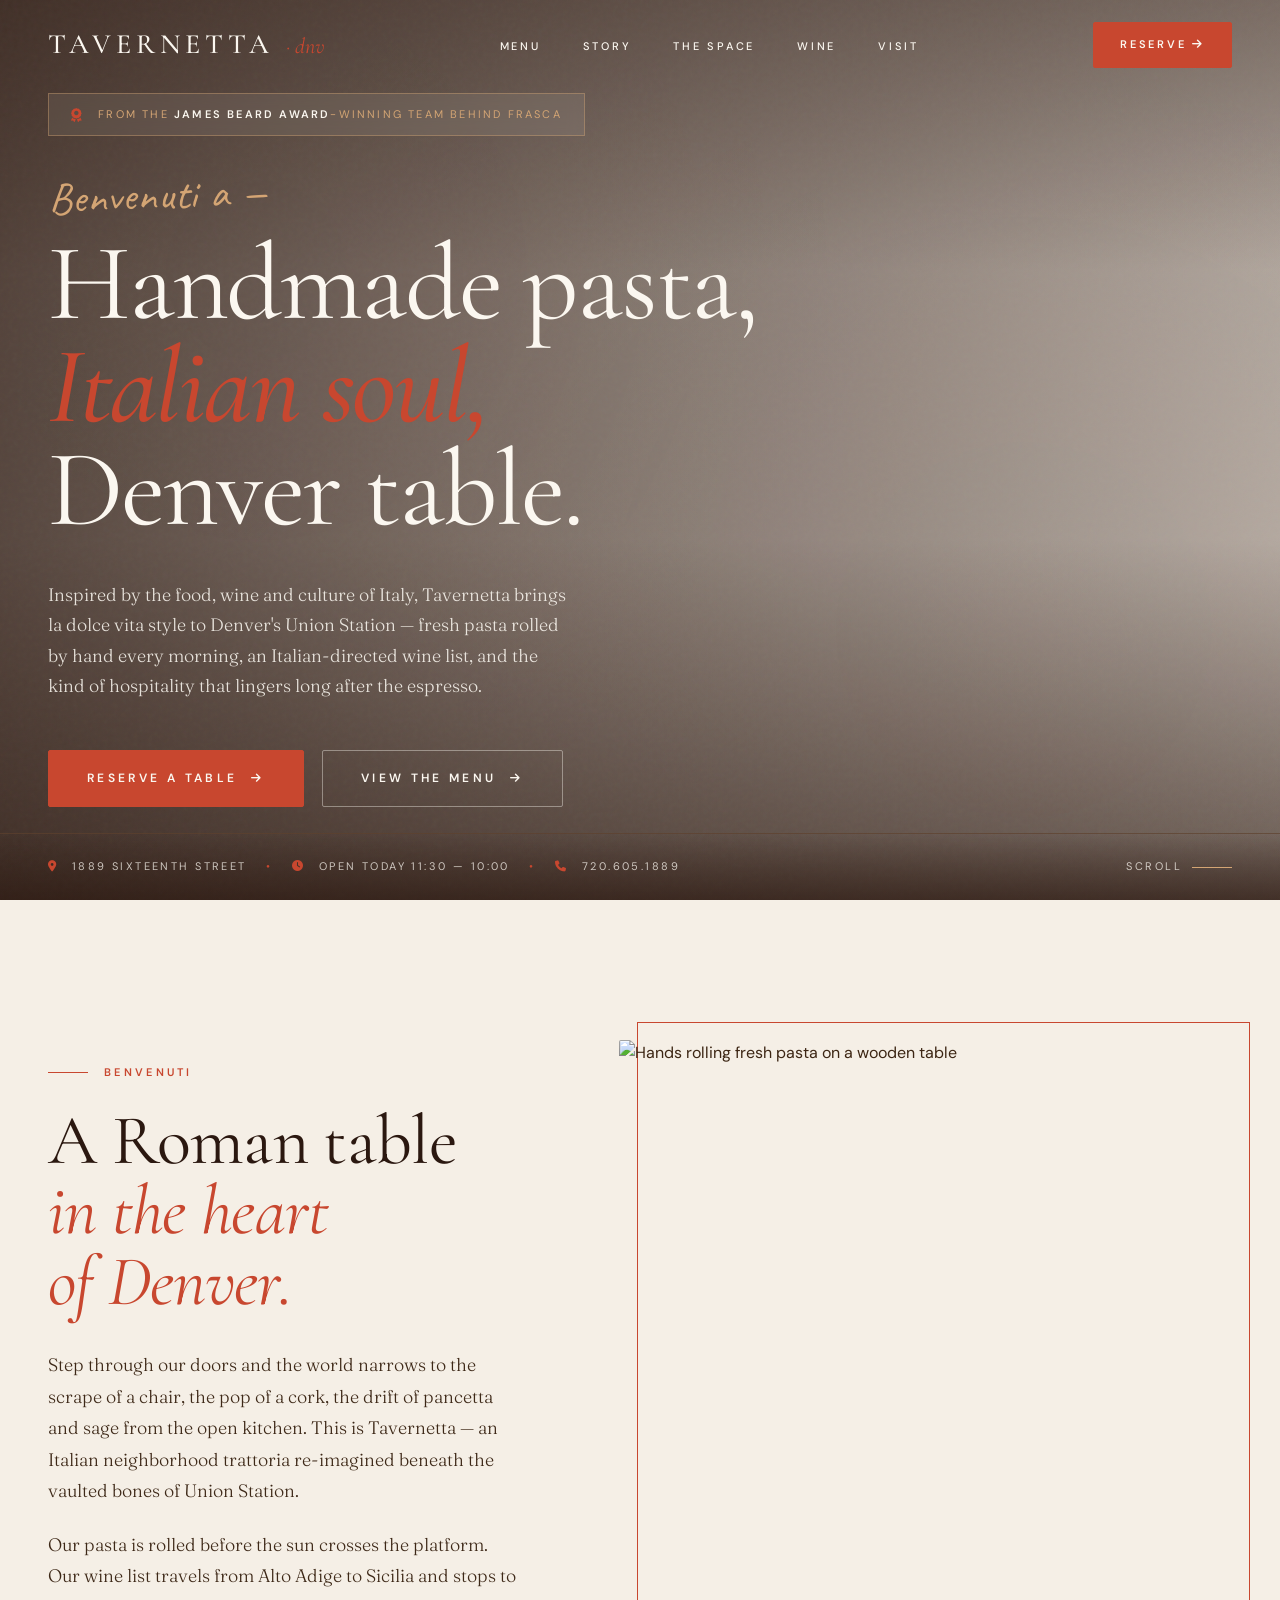
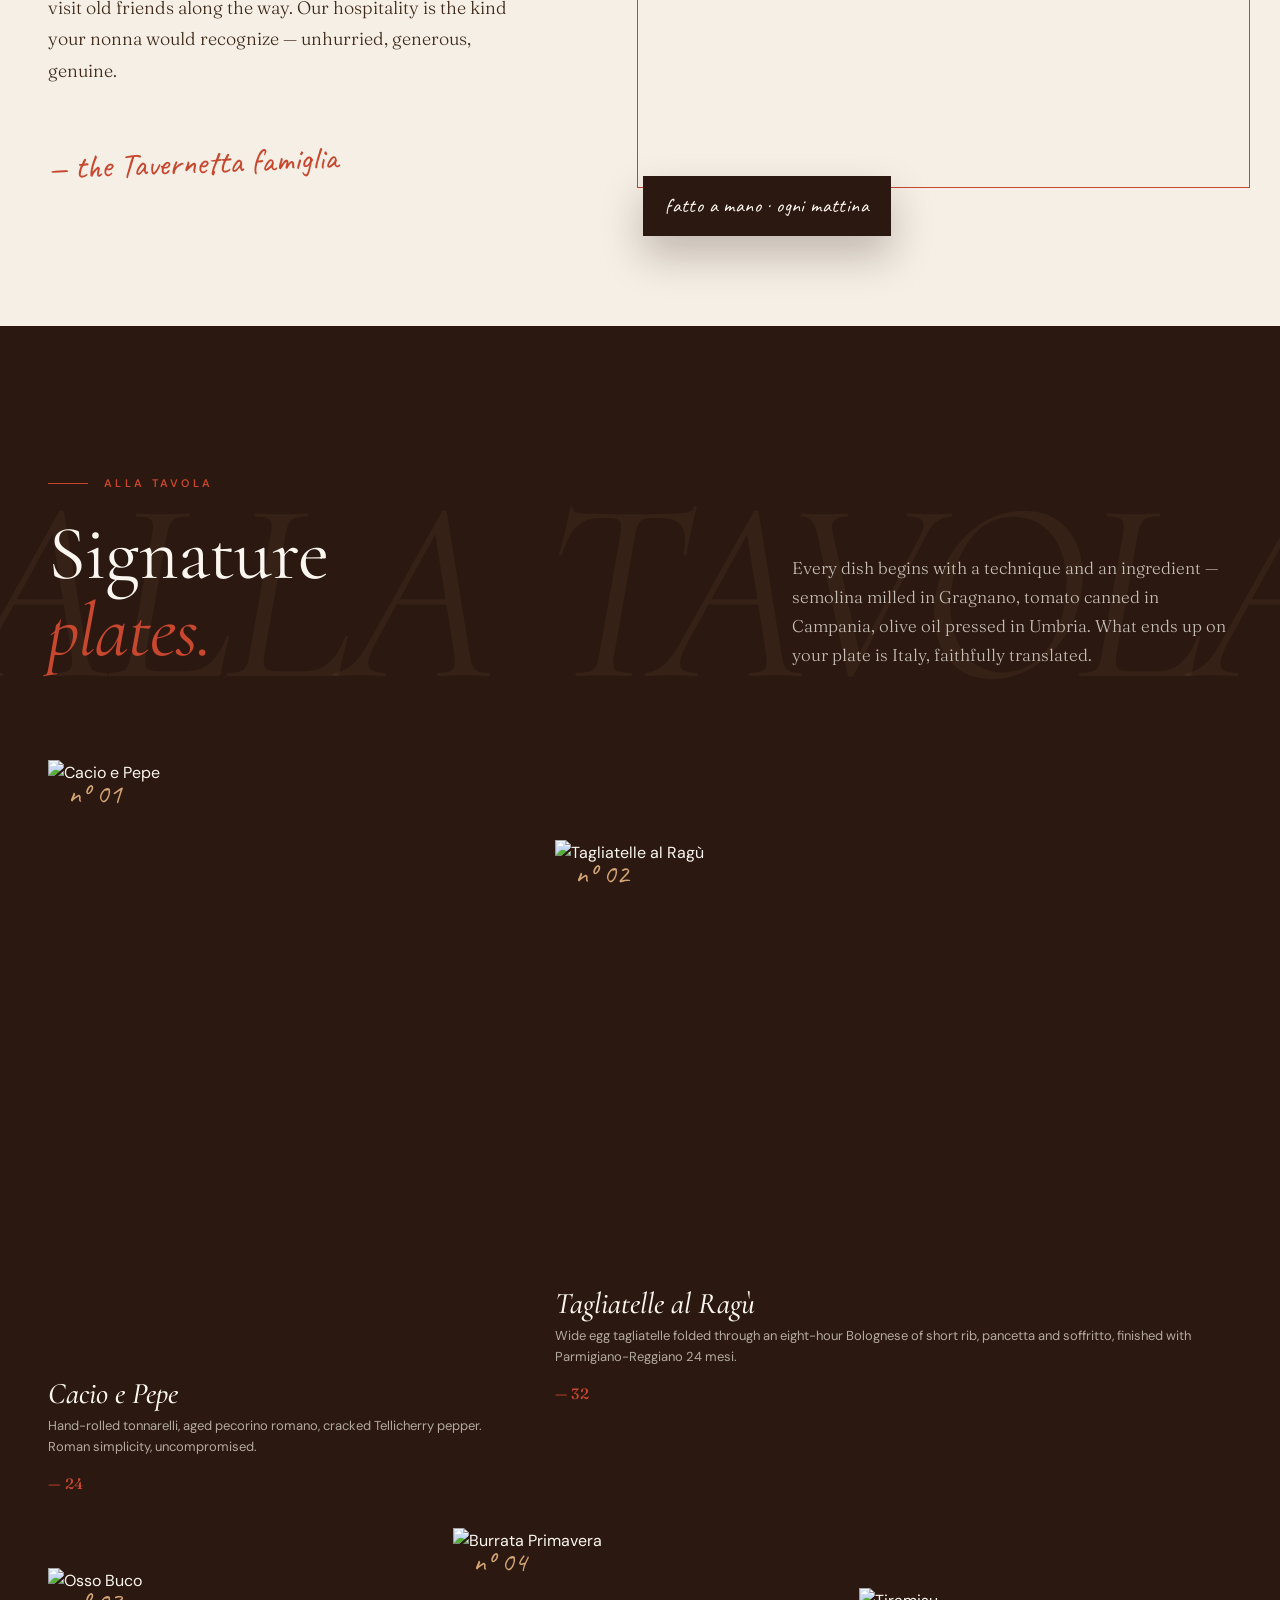
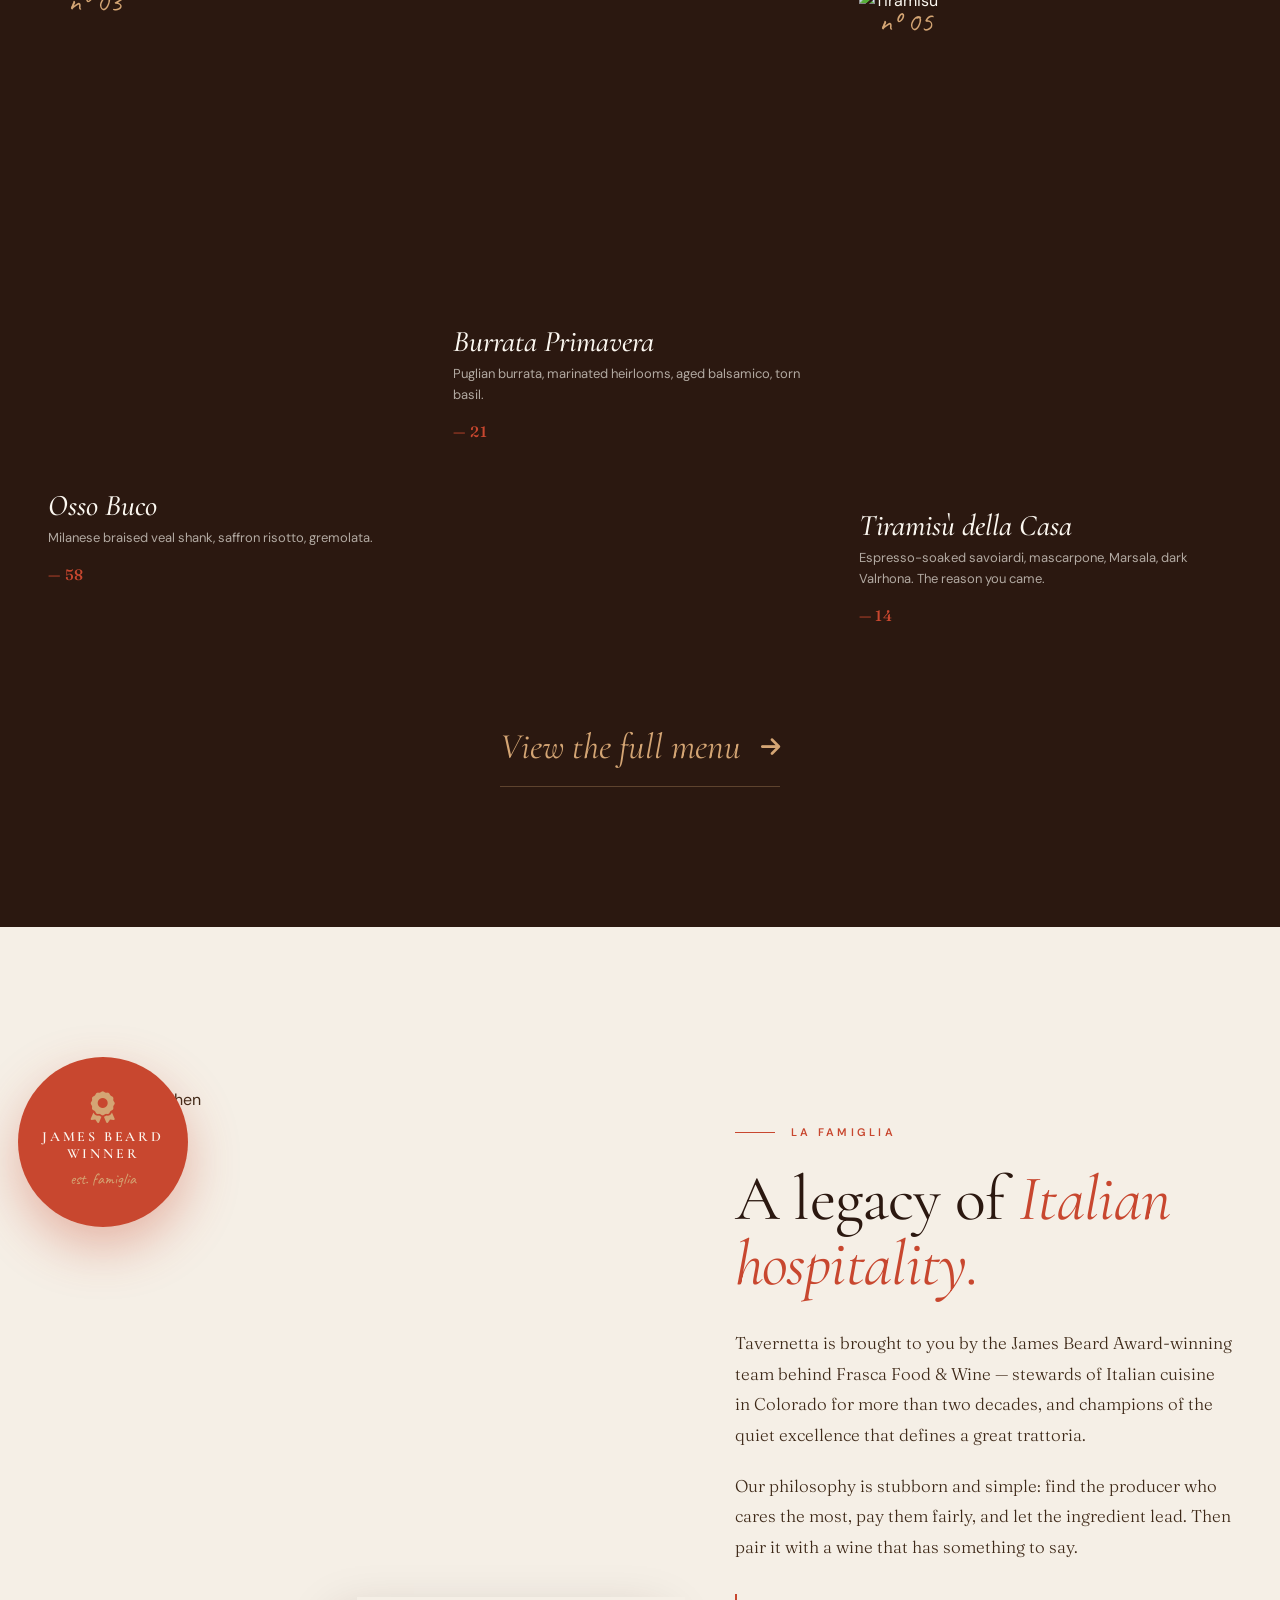
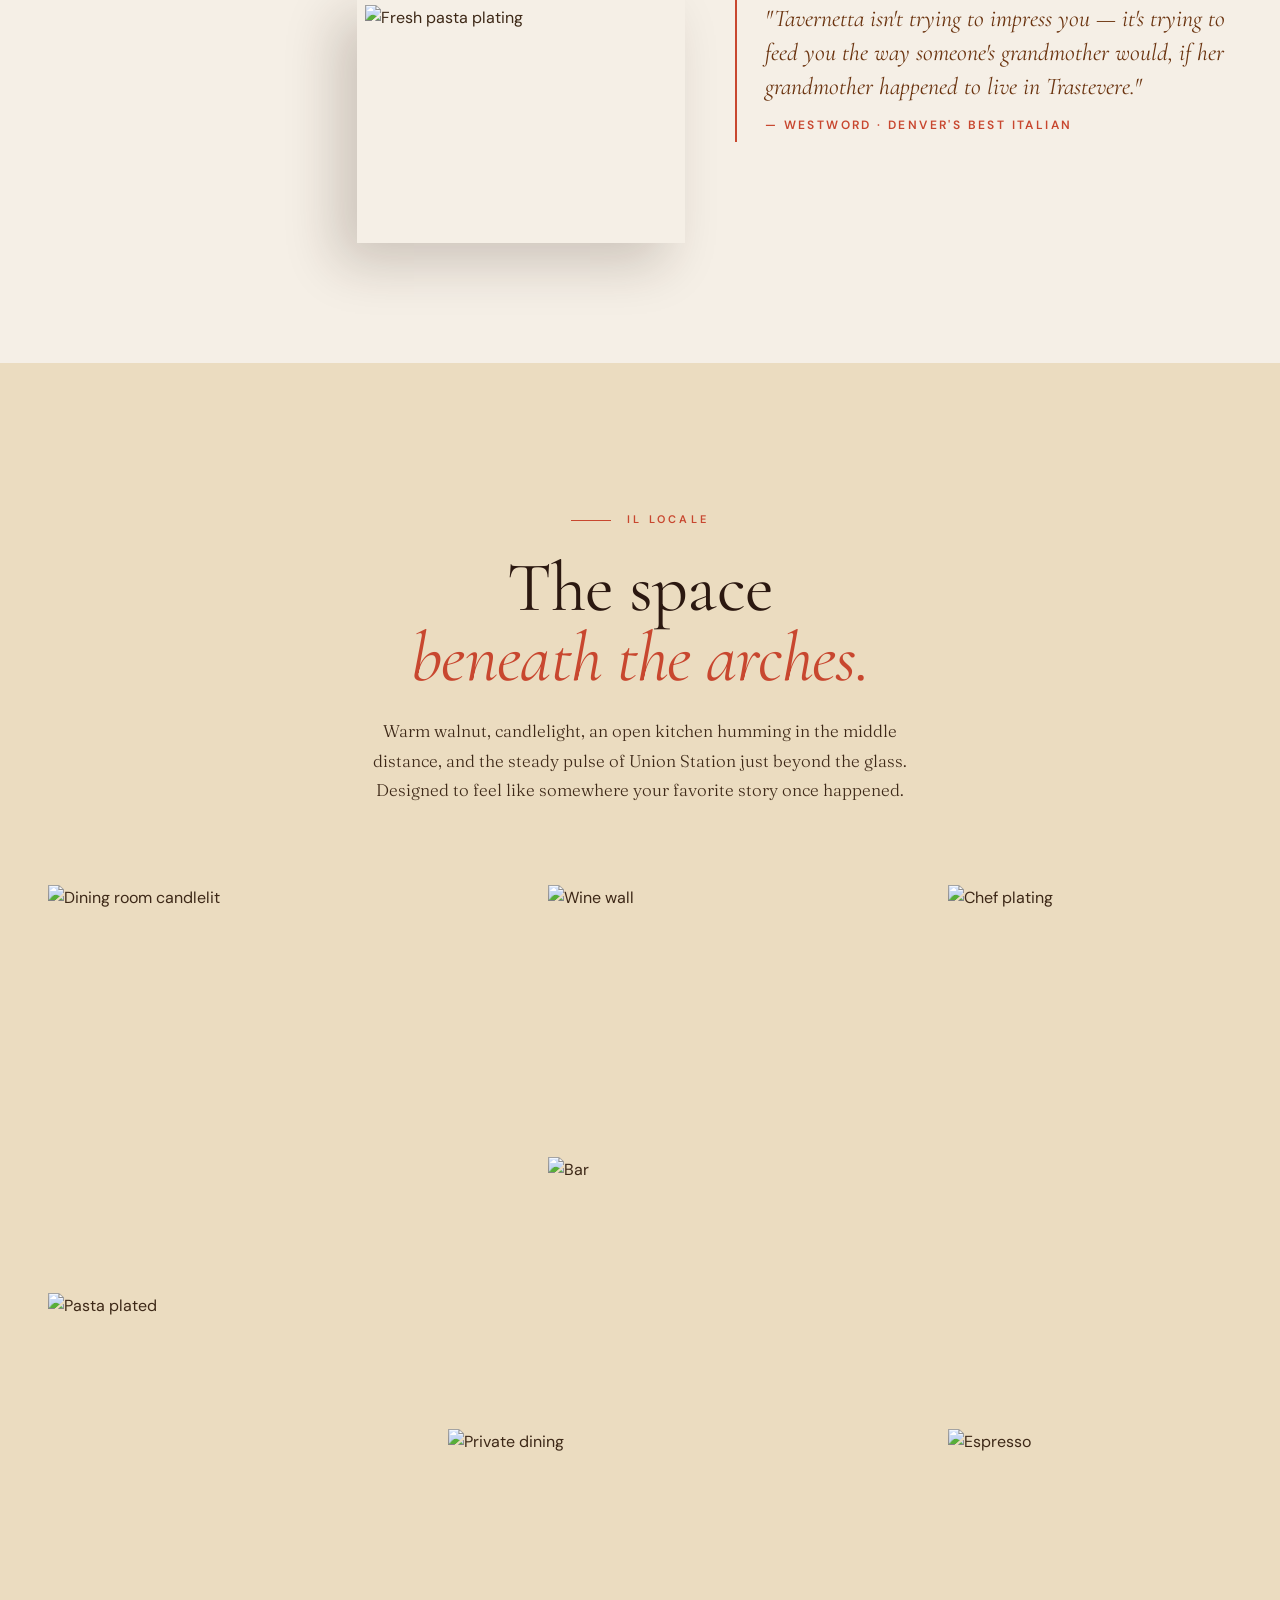
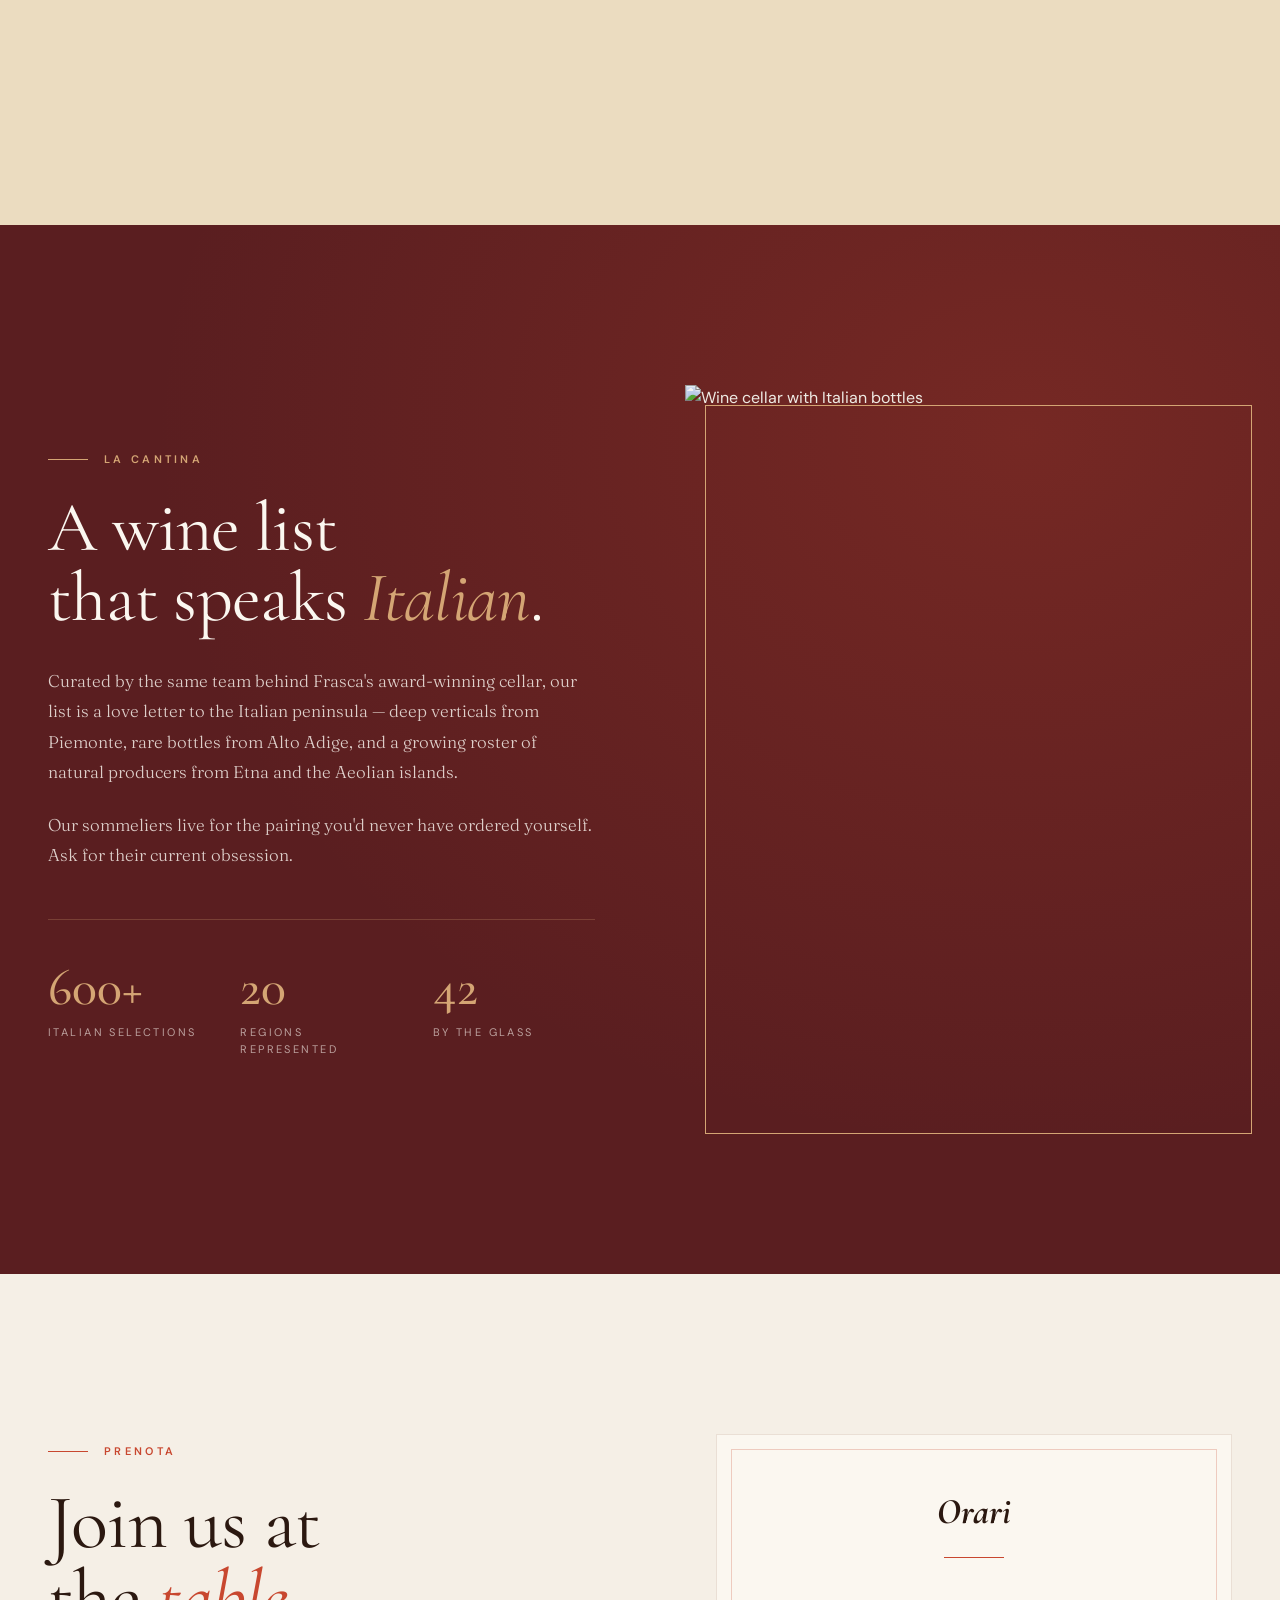
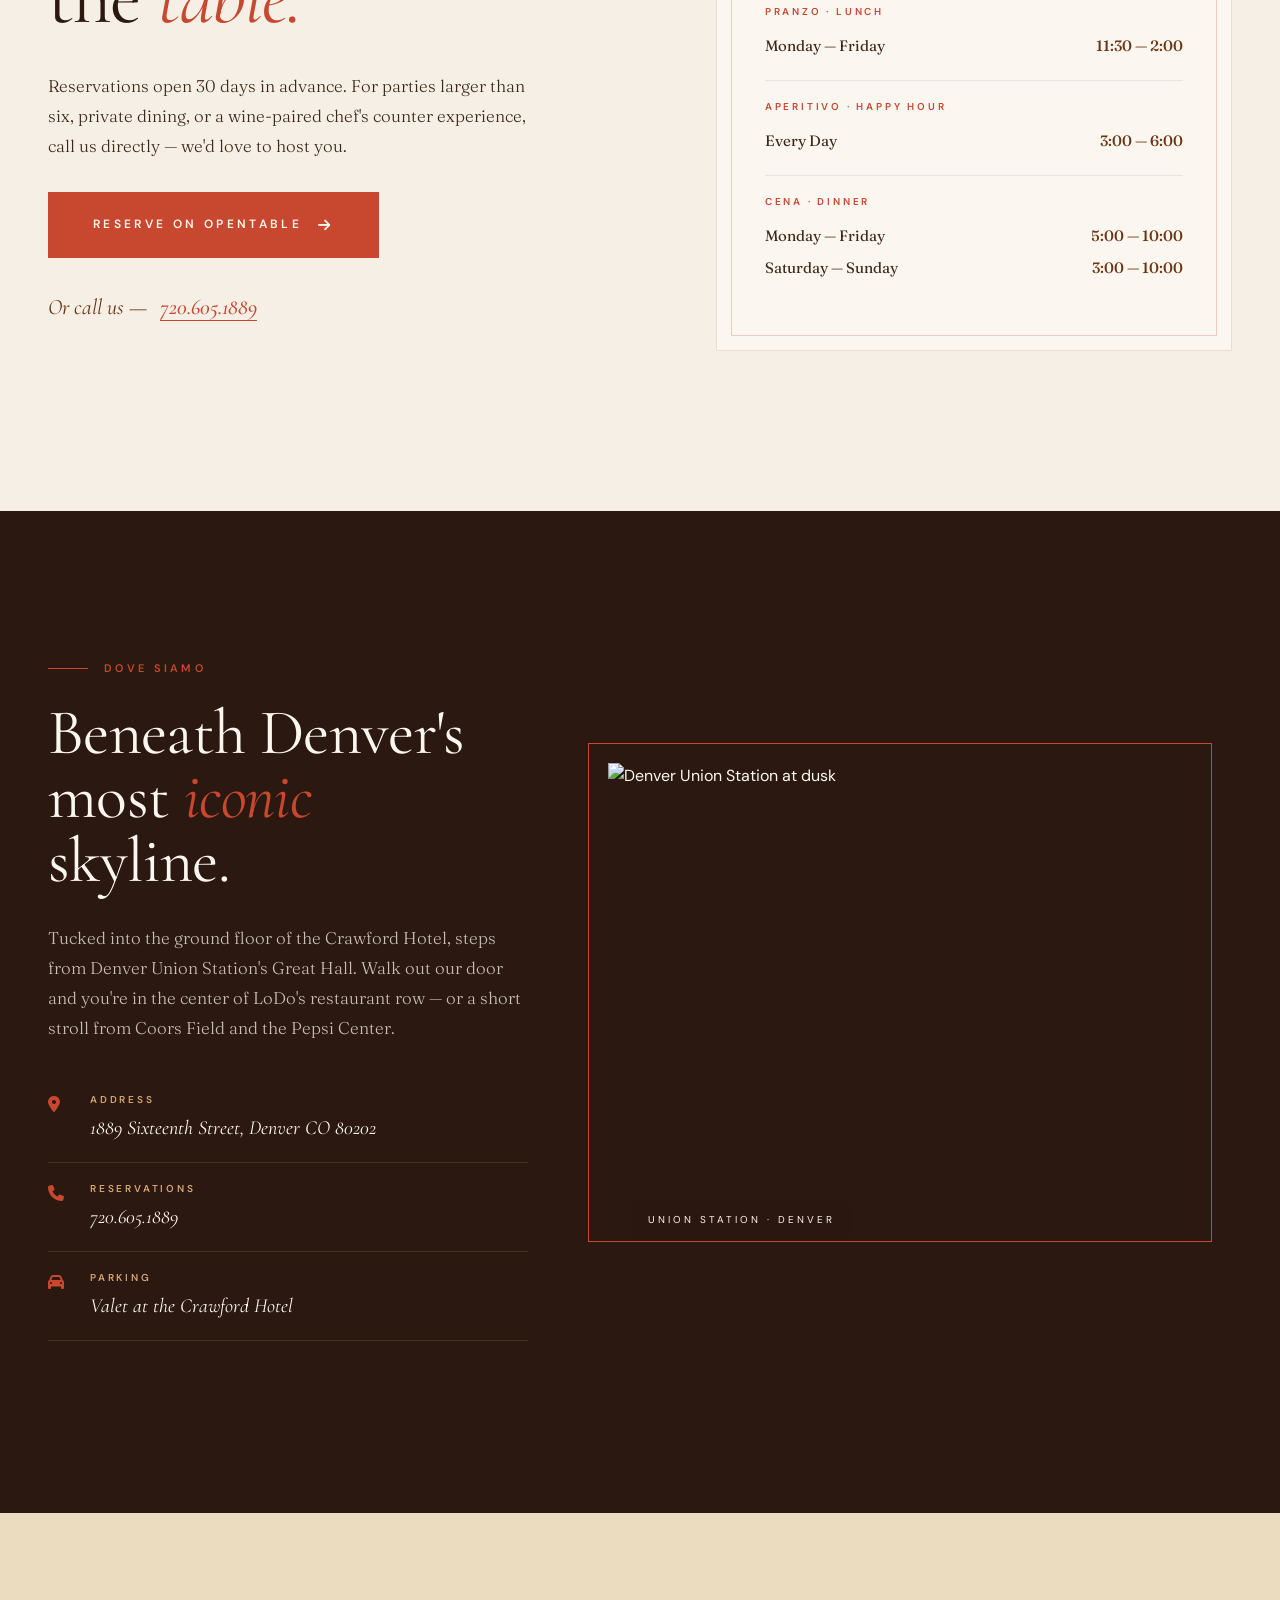
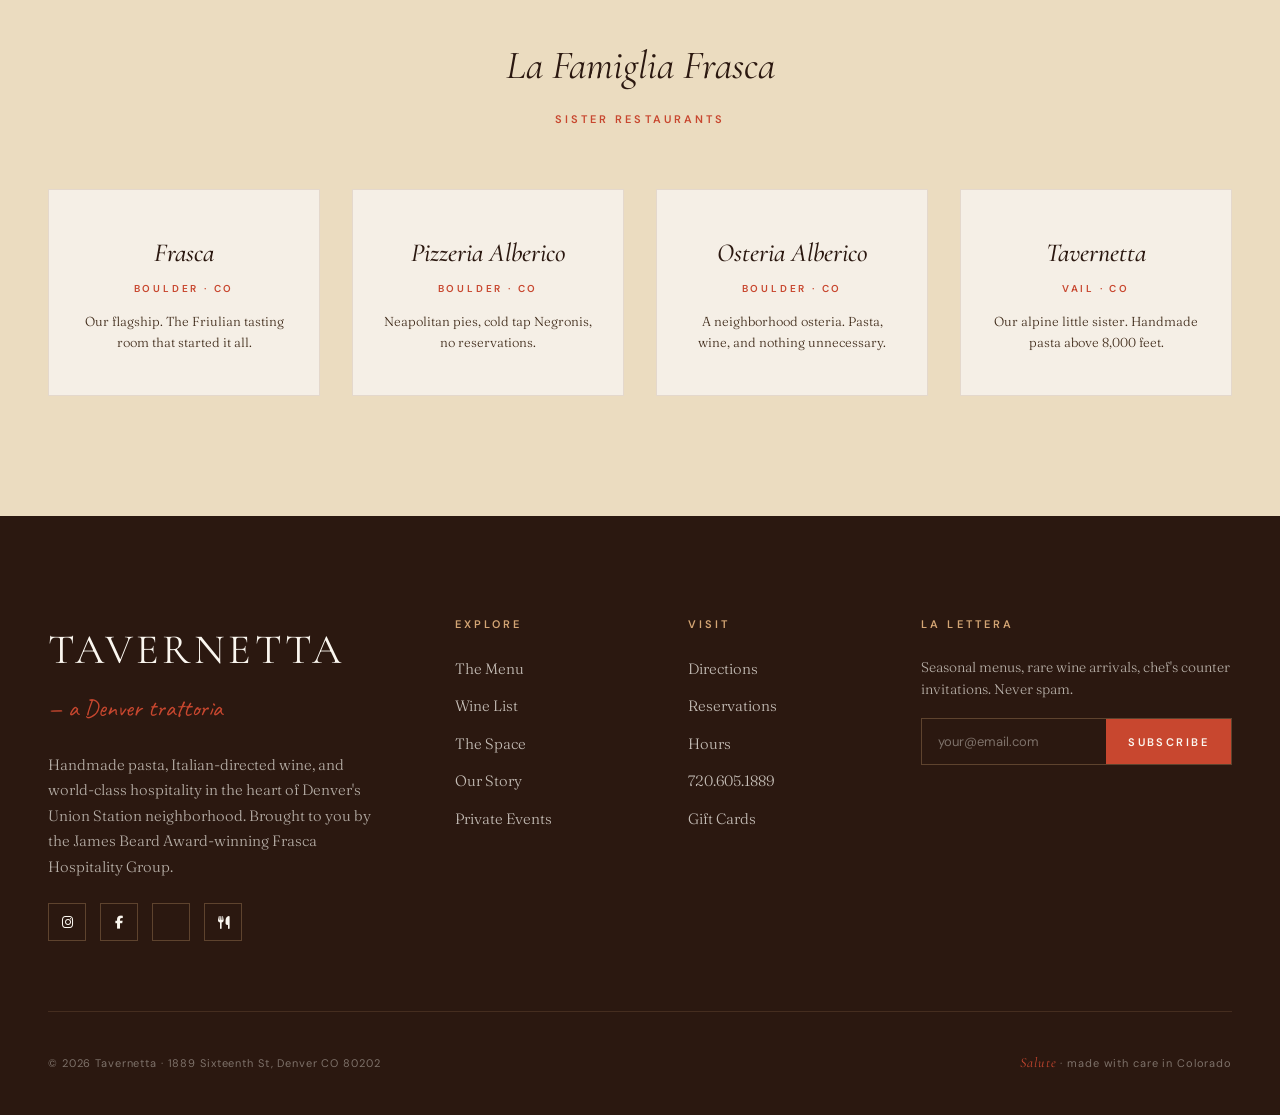
==== Tavernetta/index.html @ 1d2f3e40 "Add Tavernetta Denver redesign" ====
<!DOCTYPE html>
<html lang="en">
<head>
<meta charset="UTF-8" />
<meta name="viewport" content="width=device-width, initial-scale=1.0" />
<title>Tavernetta — Handmade Pasta & Italian Soul • Denver Union Station</title>
<meta name="description" content="From the James Beard Award-winning team behind Frasca. Handmade pasta, Italian-directed wine list, and world-class hospitality in Denver's Union Station neighborhood." />

<!-- Google Fonts: Cormorant Garamond (editorial display), Fraunces (modern serif), DM Sans (body), Caveat (script) -->
<link rel="preconnect" href="https://fonts.googleapis.com" />
<link rel="preconnect" href="https://fonts.gstatic.com" crossorigin />
<link href="https://fonts.googleapis.com/css2?family=Cormorant+Garamond:ital,wght@0,400;0,500;0,600;0,700;1,400;1,500;1,600&family=Fraunces:ital,opsz,wght@0,9..144,300;0,9..144,400;0,9..144,500;0,9..144,600;1,9..144,400&family=DM+Sans:wght@300;400;500;600&family=Caveat:wght@400;600&display=swap" rel="stylesheet" />

<!-- Font Awesome -->
<link rel="stylesheet" href="https://cdnjs.cloudflare.com/ajax/libs/font-awesome/6.5.1/css/all.min.css" />

<style>
/* =========================================================
   TAVERNETTA — "LA TAVOLA"
   Design system: warm Italian trattoria, editorial, cinematic
   ========================================================= */

:root {
  /* Palette — strictly no grey, no purple */
  --espresso:      #2B1810;
  --dark-oak:      #3D2817;
  --burnt-sienna:  #6B3410;
  --terracotta:    #C8472F;
  --tuscan-gold:   #D4A574;
  --aged-paper:    #EBDCC0;
  --warm-cream:    #F5EFE6;
  --bone:          #FBF7F0;
  --wine:          #5A1E20;
  --olive:         #7A7A42;

  /* Typography */
  --display: "Cormorant Garamond", Georgia, serif;
  --serif:   "Fraunces", Georgia, serif;
  --body:    "DM Sans", system-ui, sans-serif;
  --script:  "Caveat", cursive;

  /* Motion */
  --ease: cubic-bezier(.2,.7,.2,1);
}

* { margin:0; padding:0; box-sizing:border-box; }
html { scroll-behavior:smooth; -webkit-font-smoothing:antialiased; }
body {
  font-family: var(--body);
  color: var(--dark-oak);
  background: var(--warm-cream);
  line-height: 1.6;
  font-weight: 400;
  overflow-x: hidden;
}

img { max-width:100%; display:block; }
a { color: inherit; text-decoration: none; }
button { font-family: inherit; cursor: pointer; border:none; background:none; color: inherit; }

/* Paper texture overlay everywhere */
body::before {
  content:"";
  position: fixed;
  inset: 0;
  pointer-events: none;
  opacity: .35;
  z-index: 1;
  background-image:
    radial-gradient(circle at 20% 30%, rgba(107,52,16,.04) 0%, transparent 50%),
    radial-gradient(circle at 80% 70%, rgba(200,71,47,.03) 0%, transparent 50%);
  mix-blend-mode: multiply;
}
body::after {
  content:"";
  position: fixed;
  inset: 0;
  pointer-events: none;
  opacity: .06;
  z-index: 2;
  background-image: url("data:image/svg+xml,%3Csvg viewBox='0 0 200 200' xmlns='http://www.w3.org/2000/svg'%3E%3Cfilter id='n'%3E%3CfeTurbulence type='fractalNoise' baseFrequency='0.9' numOctaves='3'/%3E%3C/filter%3E%3Crect width='200' height='200' filter='url(%23n)' opacity='.6'/%3E%3C/svg%3E");
}

/* =========================================================
   NAV
   ========================================================= */
.nav {
  position: fixed;
  top: 0; left: 0; right: 0;
  z-index: 100;
  padding: 22px 48px;
  display: flex;
  justify-content: space-between;
  align-items: center;
  transition: background .4s var(--ease), padding .4s var(--ease), backdrop-filter .4s var(--ease);
}
.nav.scrolled {
  background: rgba(43,24,16,.92);
  backdrop-filter: blur(12px);
  padding: 16px 48px;
  box-shadow: 0 1px 0 rgba(212,165,116,.15);
}
.nav-logo {
  font-family: var(--display);
  font-weight: 500;
  font-size: 28px;
  letter-spacing: .18em;
  color: var(--bone);
  text-transform: uppercase;
}
.nav-logo span { color: var(--terracotta); font-style: italic; font-weight: 400; text-transform: none; letter-spacing: 0; font-size: 22px; }
.nav-links {
  display: flex;
  gap: 42px;
  align-items: center;
  list-style: none;
}
.nav-links a {
  color: var(--bone);
  font-size: 11px;
  letter-spacing: .25em;
  text-transform: uppercase;
  font-weight: 500;
  position: relative;
  transition: color .3s var(--ease);
}
.nav-links a::after {
  content:"";
  position: absolute;
  left: 0; right: 0;
  bottom: -6px;
  height: 1px;
  background: var(--terracotta);
  transform: scaleX(0);
  transform-origin: left;
  transition: transform .4s var(--ease);
}
.nav-links a:hover { color: var(--tuscan-gold); }
.nav-links a:hover::after { transform: scaleX(1); }
.nav-cta {
  background: var(--terracotta);
  color: var(--bone);
  padding: 13px 26px;
  border-radius: 2px;
  font-size: 11px;
  letter-spacing: .25em;
  text-transform: uppercase;
  font-weight: 600;
  transition: all .3s var(--ease);
  border: 1px solid var(--terracotta);
}
.nav-cta:hover {
  background: transparent;
  color: var(--terracotta);
}
.nav-toggle { display:none; color: var(--bone); font-size: 22px; }

/* =========================================================
   HERO
   ========================================================= */
.hero {
  position: relative;
  min-height: 100vh;
  overflow: hidden;
  color: var(--bone);
  display: flex;
  align-items: center;
}
.hero-bg {
  position: absolute;
  inset: 0;
  background: url("https://images.unsplash.com/photo-1621996346565-e3dbc353d2e5?w=2000&q=85") center/cover;
  z-index: 0;
}
.hero-bg::after {
  content:"";
  position: absolute;
  inset: 0;
  background:
    linear-gradient(100deg, rgba(43,24,16,.82) 0%, rgba(43,24,16,.55) 50%, rgba(43,24,16,.3) 100%),
    linear-gradient(to bottom, rgba(43,24,16,.4), transparent 30%, transparent 60%, rgba(43,24,16,.6));
}
.hero-inner {
  position: relative;
  z-index: 3;
  padding: 0 48px;
  max-width: 1400px;
  margin: 0 auto;
  width: 100%;
}
.beard-ribbon {
  display: inline-flex;
  align-items: center;
  gap: 14px;
  background: rgba(251,247,240,.08);
  border: 1px solid rgba(212,165,116,.4);
  backdrop-filter: blur(8px);
  padding: 12px 22px;
  margin-bottom: 42px;
  font-size: 11px;
  letter-spacing: .2em;
  text-transform: uppercase;
  color: var(--tuscan-gold);
  opacity: 0;
  transform: translateY(20px);
  animation: fadeUp 1s var(--ease) .3s forwards;
}
.beard-ribbon i { color: var(--terracotta); font-size: 14px; }
.beard-ribbon strong { color: var(--bone); font-weight: 600; }

.hero-title {
  font-family: var(--display);
  font-size: clamp(52px, 8.5vw, 130px);
  line-height: .95;
  font-weight: 400;
  letter-spacing: -.02em;
  max-width: 1000px;
  opacity: 0;
  transform: translateY(30px);
  animation: fadeUp 1.2s var(--ease) .5s forwards;
}
.hero-title em {
  font-style: italic;
  color: var(--terracotta);
  font-weight: 500;
}
.hero-title .script {
  display: block;
  font-family: var(--script);
  font-size: .4em;
  color: var(--tuscan-gold);
  font-weight: 400;
  letter-spacing: .02em;
  margin-bottom: 12px;
  transform: rotate(-2deg);
  transform-origin: left;
}

.hero-sub {
  font-family: var(--serif);
  font-size: 18px;
  font-weight: 300;
  max-width: 520px;
  margin: 38px 0 48px;
  color: rgba(251,247,240,.88);
  line-height: 1.7;
  opacity: 0;
  transform: translateY(20px);
  animation: fadeUp 1s var(--ease) .8s forwards;
}

.hero-ctas {
  display: flex;
  gap: 18px;
  flex-wrap: wrap;
  opacity: 0;
  transform: translateY(20px);
  animation: fadeUp 1s var(--ease) 1s forwards;
}
.btn-primary, .btn-ghost {
  padding: 18px 38px;
  font-size: 12px;
  letter-spacing: .28em;
  text-transform: uppercase;
  font-weight: 600;
  transition: all .4s var(--ease);
  display: inline-flex;
  align-items: center;
  gap: 14px;
  border-radius: 2px;
}
.btn-primary {
  background: var(--terracotta);
  color: var(--bone);
  border: 1px solid var(--terracotta);
}
.btn-primary:hover {
  background: var(--bone);
  color: var(--espresso);
  border-color: var(--bone);
}
.btn-ghost {
  background: transparent;
  color: var(--bone);
  border: 1px solid rgba(251,247,240,.4);
}
.btn-ghost:hover {
  background: var(--bone);
  color: var(--espresso);
  border-color: var(--bone);
}
.btn-primary i, .btn-ghost i { font-size: 11px; transition: transform .3s var(--ease); }
.btn-primary:hover i, .btn-ghost:hover i { transform: translateX(4px); }

/* Hero bottom bar */
.hero-bar {
  position: absolute;
  bottom: 0; left: 0; right: 0;
  z-index: 3;
  padding: 24px 48px;
  display: flex;
  justify-content: space-between;
  align-items: center;
  border-top: 1px solid rgba(212,165,116,.2);
  background: linear-gradient(to top, rgba(43,24,16,.6), transparent);
  font-size: 11px;
  letter-spacing: .22em;
  text-transform: uppercase;
  color: rgba(251,247,240,.75);
}
.hero-bar .pipe { color: var(--terracotta); margin: 0 14px; }
.hero-bar i { color: var(--terracotta); margin-right: 8px; }
.hero-bar .scroll-hint {
  display: flex;
  align-items: center;
  gap: 10px;
}
.hero-bar .scroll-hint .line {
  width: 40px; height: 1px;
  background: var(--tuscan-gold);
  position: relative;
  overflow: hidden;
}
.hero-bar .scroll-hint .line::after {
  content:"";
  position: absolute;
  inset: 0;
  background: var(--bone);
  transform: translateX(-100%);
  animation: scrollLine 2.4s var(--ease) infinite;
}
@keyframes scrollLine {
  0% { transform: translateX(-100%); }
  50% { transform: translateX(0); }
  100% { transform: translateX(100%); }
}
@keyframes fadeUp {
  to { opacity: 1; transform: translateY(0); }
}

/* =========================================================
   BENVENUTI — intro section
   ========================================================= */
.benvenuti {
  padding: 140px 48px 120px;
  position: relative;
  z-index: 3;
  background: var(--warm-cream);
}
.benvenuti-inner {
  max-width: 1300px;
  margin: 0 auto;
  display: grid;
  grid-template-columns: 1fr 1.3fr;
  gap: 100px;
  align-items: center;
}
.section-eyebrow {
  display: inline-flex;
  align-items: center;
  gap: 16px;
  font-family: var(--body);
  font-size: 11px;
  letter-spacing: .3em;
  text-transform: uppercase;
  color: var(--terracotta);
  font-weight: 600;
  margin-bottom: 24px;
}
.section-eyebrow::before {
  content:"";
  width: 40px;
  height: 1px;
  background: var(--terracotta);
}
.benvenuti h2 {
  font-family: var(--display);
  font-size: clamp(44px, 5.5vw, 82px);
  line-height: 1;
  font-weight: 400;
  color: var(--espresso);
  margin-bottom: 32px;
  letter-spacing: -.01em;
}
.benvenuti h2 em {
  font-style: italic;
  color: var(--terracotta);
  display: block;
}
.benvenuti p {
  font-family: var(--serif);
  font-size: 18px;
  line-height: 1.75;
  color: var(--dark-oak);
  margin-bottom: 22px;
  font-weight: 300;
}
.benvenuti .signature {
  font-family: var(--script);
  font-size: 34px;
  color: var(--terracotta);
  margin-top: 28px;
  transform: rotate(-2deg);
  display: inline-block;
}
.benvenuti-img {
  position: relative;
  aspect-ratio: 4/5;
}
.benvenuti-img img {
  width: 100%;
  height: 100%;
  object-fit: cover;
  border-radius: 2px;
  filter: saturate(1.05) contrast(1.02);
}
.benvenuti-img::before {
  content:"";
  position: absolute;
  inset: -18px -18px 18px 18px;
  border: 1px solid var(--terracotta);
  z-index: -1;
}
.benvenuti-img .caption {
  position: absolute;
  bottom: -30px;
  left: 24px;
  background: var(--espresso);
  color: var(--bone);
  padding: 14px 22px;
  font-family: var(--script);
  font-size: 20px;
  letter-spacing: .02em;
  box-shadow: 0 20px 40px rgba(43,24,16,.25);
}

/* =========================================================
   SIGNATURE DISHES
   ========================================================= */
.dishes {
  padding: 140px 48px;
  background: var(--espresso);
  color: var(--bone);
  position: relative;
  z-index: 3;
  overflow: hidden;
}
.dishes::before {
  content:"ALLA TAVOLA";
  position: absolute;
  top: 60px;
  left: -40px;
  font-family: var(--display);
  font-size: 260px;
  font-weight: 400;
  font-style: italic;
  color: rgba(212,165,116,.06);
  letter-spacing: -.04em;
  pointer-events: none;
  white-space: nowrap;
}
.dishes-header {
  max-width: 1300px;
  margin: 0 auto 90px;
  display: grid;
  grid-template-columns: 1fr 1fr;
  gap: 80px;
  align-items: end;
  position: relative;
  z-index: 2;
}
.dishes-header h2 {
  font-family: var(--display);
  font-size: clamp(48px, 6vw, 92px);
  line-height: 1;
  font-weight: 400;
  letter-spacing: -.01em;
}
.dishes-header h2 em {
  font-style: italic;
  color: var(--terracotta);
}
.dishes-header p {
  font-family: var(--serif);
  font-size: 17px;
  font-weight: 300;
  color: rgba(251,247,240,.75);
  max-width: 440px;
  line-height: 1.7;
  justify-self: end;
}
.dish-grid {
  max-width: 1300px;
  margin: 0 auto;
  display: grid;
  grid-template-columns: repeat(12, 1fr);
  gap: 32px;
  position: relative;
  z-index: 2;
}
.dish {
  position: relative;
  overflow: hidden;
}
.dish-img {
  position: relative;
  overflow: hidden;
  margin-bottom: 24px;
}
.dish-img img {
  width: 100%;
  height: 100%;
  object-fit: cover;
  transition: transform 1.2s var(--ease);
}
.dish:hover .dish-img img { transform: scale(1.06); }
.dish-img::after {
  content:"";
  position: absolute;
  inset: 0;
  background: linear-gradient(to top, rgba(43,24,16,.5), transparent 50%);
  pointer-events: none;
}
.dish-num {
  position: absolute;
  top: 20px;
  left: 20px;
  font-family: var(--script);
  color: var(--tuscan-gold);
  font-size: 28px;
  z-index: 2;
  line-height: 1;
}
.dish-name {
  font-family: var(--display);
  font-size: 30px;
  font-style: italic;
  font-weight: 500;
  color: var(--bone);
  margin-bottom: 6px;
  line-height: 1.1;
}
.dish-desc {
  font-family: var(--body);
  font-size: 13px;
  color: rgba(251,247,240,.65);
  line-height: 1.6;
  margin-bottom: 14px;
}
.dish-price {
  font-family: var(--serif);
  font-size: 15px;
  color: var(--terracotta);
  letter-spacing: .05em;
  font-weight: 500;
}

/* Dish grid positions — editorial irregular layout */
.dish-1 { grid-column: 1 / span 5; }
.dish-1 .dish-img { aspect-ratio: 4/5; }

.dish-2 { grid-column: 6 / span 7; padding-top: 80px; }
.dish-2 .dish-img { aspect-ratio: 16/10; }

.dish-3 { grid-column: 1 / span 4; padding-top: 40px; }
.dish-3 .dish-img { aspect-ratio: 3/4; }

.dish-4 { grid-column: 5 / span 4; }
.dish-4 .dish-img { aspect-ratio: 1/1; }

.dish-5 { grid-column: 9 / span 4; padding-top: 60px; }
.dish-5 .dish-img { aspect-ratio: 3/4; }

.dishes-cta {
  max-width: 1300px;
  margin: 90px auto 0;
  text-align: center;
  position: relative;
  z-index: 2;
}
.menu-link {
  display: inline-flex;
  align-items: center;
  gap: 20px;
  font-family: var(--display);
  font-style: italic;
  font-size: 36px;
  color: var(--tuscan-gold);
  border-bottom: 1px solid rgba(212,165,116,.3);
  padding-bottom: 10px;
  transition: all .4s var(--ease);
}
.menu-link:hover { color: var(--terracotta); border-color: var(--terracotta); transform: translateY(-2px); }
.menu-link i { font-size: 22px; }

/* =========================================================
   JAMES BEARD / STORY SECTION
   ========================================================= */
.story {
  padding: 160px 48px;
  background: var(--warm-cream);
  position: relative;
  z-index: 3;
}
.story-inner {
  max-width: 1300px;
  margin: 0 auto;
  display: grid;
  grid-template-columns: 1.2fr 1fr;
  gap: 90px;
  align-items: center;
}
.story-visual {
  position: relative;
}
.story-visual .main-img {
  aspect-ratio: 5/6;
  overflow: hidden;
}
.story-visual .main-img img { width: 100%; height: 100%; object-fit: cover; }
.story-visual .overlay-img {
  position: absolute;
  bottom: -40px;
  right: -40px;
  width: 55%;
  aspect-ratio: 4/3;
  overflow: hidden;
  border: 8px solid var(--warm-cream);
  box-shadow: -20px 20px 50px rgba(43,24,16,.2);
}
.story-visual .overlay-img img { width: 100%; height: 100%; object-fit: cover; }

.story-visual .badge {
  position: absolute;
  top: -30px;
  left: -30px;
  width: 170px;
  height: 170px;
  border-radius: 50%;
  background: var(--terracotta);
  color: var(--bone);
  display: flex;
  flex-direction: column;
  justify-content: center;
  align-items: center;
  text-align: center;
  font-family: var(--display);
  box-shadow: 0 20px 50px rgba(200,71,47,.35);
  animation: slowSpin 30s linear infinite;
}
@keyframes slowSpin { to { transform: rotate(360deg); } }
.story-visual .badge .inner {
  animation: slowSpin 30s linear infinite reverse;
}
.story-visual .badge i {
  font-size: 32px;
  color: var(--tuscan-gold);
  margin-bottom: 6px;
  display: block;
}
.story-visual .badge strong {
  font-size: 14px;
  letter-spacing: .2em;
  text-transform: uppercase;
  font-weight: 600;
  display: block;
  line-height: 1.2;
}
.story-visual .badge span {
  font-family: var(--script);
  font-size: 16px;
  color: var(--tuscan-gold);
  display: block;
  margin-top: 4px;
}

.story-text h2 {
  font-family: var(--display);
  font-size: clamp(42px, 5vw, 76px);
  line-height: 1.02;
  font-weight: 400;
  color: var(--espresso);
  margin-bottom: 32px;
  letter-spacing: -.01em;
}
.story-text h2 em { font-style: italic; color: var(--terracotta); }
.story-text p {
  font-family: var(--serif);
  font-size: 17px;
  line-height: 1.8;
  color: var(--dark-oak);
  margin-bottom: 20px;
  font-weight: 300;
}
.story-text .pull-quote {
  border-left: 2px solid var(--terracotta);
  padding: 8px 0 8px 28px;
  margin: 32px 0;
  font-family: var(--display);
  font-style: italic;
  font-size: 24px;
  line-height: 1.4;
  color: var(--burnt-sienna);
}
.story-text .pull-quote .attr {
  display: block;
  font-family: var(--body);
  font-style: normal;
  font-size: 12px;
  letter-spacing: .2em;
  text-transform: uppercase;
  color: var(--terracotta);
  margin-top: 14px;
  font-weight: 600;
}

/* =========================================================
   THE SPACE / GALLERY
   ========================================================= */
.space {
  padding: 140px 0 140px;
  background: var(--aged-paper);
  position: relative;
  z-index: 3;
  overflow: hidden;
}
.space-header {
  max-width: 1300px;
  margin: 0 auto 80px;
  padding: 0 48px;
  text-align: center;
}
.space-header h2 {
  font-family: var(--display);
  font-size: clamp(44px, 5.5vw, 82px);
  line-height: 1;
  font-weight: 400;
  color: var(--espresso);
  letter-spacing: -.01em;
}
.space-header h2 em { font-style: italic; color: var(--terracotta); }
.space-header p {
  font-family: var(--serif);
  font-size: 17px;
  color: var(--dark-oak);
  max-width: 540px;
  margin: 22px auto 0;
  font-weight: 300;
  line-height: 1.75;
}
.space-header .eyebrow-center {
  justify-content: center;
  display: inline-flex;
}

.gallery {
  display: grid;
  grid-template-columns: repeat(12, 1fr);
  grid-auto-rows: 120px;
  gap: 16px;
  max-width: 1400px;
  margin: 0 auto;
  padding: 0 48px;
}
.gallery-item {
  overflow: hidden;
  position: relative;
}
.gallery-item img {
  width: 100%;
  height: 100%;
  object-fit: cover;
  transition: transform 1.2s var(--ease);
}
.gallery-item:hover img { transform: scale(1.08); }
.g1 { grid-column: 1 / span 5; grid-row: span 3; }
.g2 { grid-column: 6 / span 4; grid-row: span 2; }
.g3 { grid-column: 10 / span 3; grid-row: span 3; }
.g4 { grid-column: 6 / span 4; grid-row: span 2; }
.g5 { grid-column: 1 / span 4; grid-row: span 2; }
.g6 { grid-column: 5 / span 5; grid-row: span 2; }
.g7 { grid-column: 10 / span 3; grid-row: span 2; }

.gallery-item .caption-tag {
  position: absolute;
  bottom: 16px;
  left: 16px;
  background: rgba(43,24,16,.85);
  backdrop-filter: blur(6px);
  color: var(--bone);
  padding: 8px 14px;
  font-family: var(--display);
  font-style: italic;
  font-size: 14px;
  letter-spacing: .02em;
  opacity: 0;
  transform: translateY(10px);
  transition: all .4s var(--ease);
}
.gallery-item:hover .caption-tag { opacity: 1; transform: translateY(0); }

/* =========================================================
   WINE PROGRAM
   ========================================================= */
.wine {
  padding: 160px 48px;
  background: var(--wine);
  color: var(--bone);
  position: relative;
  overflow: hidden;
  z-index: 3;
}
.wine::before {
  content:"";
  position: absolute;
  inset: 0;
  background: radial-gradient(ellipse at 80% 20%, rgba(200,71,47,.25), transparent 60%);
  pointer-events: none;
}
.wine-inner {
  max-width: 1300px;
  margin: 0 auto;
  display: grid;
  grid-template-columns: 1fr 1fr;
  gap: 90px;
  align-items: center;
  position: relative;
  z-index: 2;
}
.wine-text .section-eyebrow { color: var(--tuscan-gold); }
.wine-text .section-eyebrow::before { background: var(--tuscan-gold); }
.wine-text h2 {
  font-family: var(--display);
  font-size: clamp(44px, 5.5vw, 82px);
  line-height: 1;
  font-weight: 400;
  margin-bottom: 32px;
  letter-spacing: -.01em;
}
.wine-text h2 em { font-style: italic; color: var(--tuscan-gold); }
.wine-text p {
  font-family: var(--serif);
  font-size: 17px;
  line-height: 1.8;
  color: rgba(251,247,240,.82);
  font-weight: 300;
  margin-bottom: 22px;
}
.wine-stats {
  display: grid;
  grid-template-columns: repeat(3, 1fr);
  gap: 30px;
  margin-top: 48px;
  padding-top: 42px;
  border-top: 1px solid rgba(212,165,116,.25);
}
.wine-stats .stat .num {
  font-family: var(--display);
  font-size: 52px;
  font-weight: 500;
  color: var(--tuscan-gold);
  line-height: 1;
  display: block;
}
.wine-stats .stat .label {
  font-family: var(--body);
  font-size: 11px;
  letter-spacing: .22em;
  text-transform: uppercase;
  color: rgba(251,247,240,.6);
  margin-top: 10px;
  display: block;
  line-height: 1.5;
}
.wine-visual {
  position: relative;
  aspect-ratio: 3/4;
}
.wine-visual img {
  width: 100%;
  height: 100%;
  object-fit: cover;
  filter: brightness(.95);
}
.wine-visual::before {
  content:"";
  position: absolute;
  inset: 20px -20px -20px 20px;
  border: 1px solid var(--tuscan-gold);
  z-index: -1;
}

/* =========================================================
   RESERVE / HOURS SECTION
   ========================================================= */
.reserve {
  padding: 160px 48px;
  background: var(--warm-cream);
  position: relative;
  z-index: 3;
}
.reserve-inner {
  max-width: 1300px;
  margin: 0 auto;
  display: grid;
  grid-template-columns: 1.1fr 1fr;
  gap: 100px;
  align-items: start;
}
.reserve-text h2 {
  font-family: var(--display);
  font-size: clamp(48px, 6vw, 92px);
  line-height: .98;
  font-weight: 400;
  color: var(--espresso);
  margin-bottom: 36px;
  letter-spacing: -.01em;
}
.reserve-text h2 em { font-style: italic; color: var(--terracotta); }
.reserve-text p {
  font-family: var(--serif);
  font-size: 17px;
  line-height: 1.75;
  color: var(--dark-oak);
  font-weight: 300;
  margin-bottom: 32px;
  max-width: 500px;
}
.reserve-cta {
  display: inline-flex;
  align-items: center;
  gap: 16px;
  background: var(--terracotta);
  color: var(--bone);
  padding: 22px 44px;
  font-size: 12px;
  letter-spacing: .28em;
  text-transform: uppercase;
  font-weight: 600;
  border: 1px solid var(--terracotta);
  transition: all .4s var(--ease);
}
.reserve-cta:hover {
  background: var(--espresso);
  border-color: var(--espresso);
}
.reserve-cta i { font-size: 14px; }
.reserve-phone {
  margin-top: 32px;
  font-family: var(--display);
  font-size: 22px;
  color: var(--burnt-sienna);
  font-style: italic;
}
.reserve-phone a {
  color: var(--terracotta);
  font-weight: 500;
  border-bottom: 1px solid var(--terracotta);
  margin-left: 8px;
}

.hours-card {
  background: var(--bone);
  padding: 48px;
  border: 1px solid rgba(107,52,16,.12);
  position: relative;
}
.hours-card::before {
  content:"";
  position: absolute;
  top: 14px; left: 14px; right: 14px; bottom: 14px;
  border: 1px solid rgba(200,71,47,.25);
  pointer-events: none;
}
.hours-card h3 {
  font-family: var(--display);
  font-size: 36px;
  font-style: italic;
  color: var(--espresso);
  margin-bottom: 8px;
  text-align: center;
}
.hours-card .divider {
  width: 60px;
  height: 1px;
  background: var(--terracotta);
  margin: 16px auto 28px;
}
.hours-group {
  padding: 18px 0;
  border-bottom: 1px solid rgba(107,52,16,.1);
}
.hours-group:last-of-type { border-bottom: none; }
.hours-group .label {
  font-family: var(--body);
  font-size: 10px;
  letter-spacing: .28em;
  text-transform: uppercase;
  color: var(--terracotta);
  font-weight: 600;
  display: block;
  margin-bottom: 10px;
}
.hours-group .row {
  display: flex;
  justify-content: space-between;
  font-family: var(--serif);
  font-size: 15px;
  color: var(--dark-oak);
  padding: 4px 0;
}
.hours-group .row span:last-child { color: var(--burnt-sienna); font-weight: 500; }

/* =========================================================
   LOCATION / MAP
   ========================================================= */
.location {
  padding: 140px 48px;
  background: var(--espresso);
  color: var(--bone);
  position: relative;
  z-index: 3;
}
.location-inner {
  max-width: 1300px;
  margin: 0 auto;
  display: grid;
  grid-template-columns: 1fr 1.3fr;
  gap: 80px;
  align-items: center;
}
.location-text h2 {
  font-family: var(--display);
  font-size: clamp(42px, 5vw, 74px);
  line-height: 1;
  font-weight: 400;
  margin-bottom: 30px;
  letter-spacing: -.01em;
}
.location-text h2 em { font-style: italic; color: var(--terracotta); }
.location-text p {
  font-family: var(--serif);
  font-size: 17px;
  line-height: 1.75;
  color: rgba(251,247,240,.75);
  font-weight: 300;
  margin-bottom: 30px;
}
.location-info {
  margin: 32px 0;
}
.info-row {
  display: flex;
  gap: 18px;
  padding: 18px 0;
  border-bottom: 1px solid rgba(212,165,116,.15);
  align-items: start;
}
.info-row i {
  color: var(--terracotta);
  font-size: 16px;
  width: 24px;
  margin-top: 4px;
}
.info-row .content .lbl {
  font-family: var(--body);
  font-size: 10px;
  letter-spacing: .28em;
  text-transform: uppercase;
  color: var(--tuscan-gold);
  margin-bottom: 4px;
  display: block;
  font-weight: 600;
}
.info-row .content .val {
  font-family: var(--display);
  font-size: 20px;
  font-style: italic;
  color: var(--bone);
}

.location-visual {
  position: relative;
  aspect-ratio: 5/4;
}
.location-visual img {
  width: 100%;
  height: 100%;
  object-fit: cover;
  filter: saturate(1.05);
}
.location-visual::after {
  content:"UNION STATION · DENVER";
  position: absolute;
  bottom: 24px;
  left: 24px;
  font-family: var(--body);
  font-size: 10px;
  letter-spacing: .3em;
  color: var(--bone);
  background: rgba(43,24,16,.9);
  padding: 10px 16px;
}
.location-visual::before {
  content:"";
  position: absolute;
  inset: -20px 20px 20px -20px;
  border: 1px solid var(--terracotta);
  z-index: -1;
}

/* =========================================================
   SISTERS
   ========================================================= */
.sisters {
  padding: 120px 48px;
  background: var(--aged-paper);
  position: relative;
  z-index: 3;
  text-align: center;
}
.sisters h3 {
  font-family: var(--display);
  font-size: 40px;
  font-style: italic;
  color: var(--espresso);
  font-weight: 400;
  margin-bottom: 14px;
}
.sisters .sub {
  font-family: var(--body);
  font-size: 11px;
  letter-spacing: .28em;
  text-transform: uppercase;
  color: var(--terracotta);
  margin-bottom: 60px;
  font-weight: 600;
}
.sisters-grid {
  max-width: 1200px;
  margin: 0 auto;
  display: grid;
  grid-template-columns: repeat(4, 1fr);
  gap: 32px;
}
.sister {
  padding: 42px 28px;
  background: var(--warm-cream);
  border: 1px solid rgba(107,52,16,.12);
  transition: all .4s var(--ease);
  cursor: pointer;
}
.sister:hover {
  transform: translateY(-6px);
  border-color: var(--terracotta);
  box-shadow: 0 20px 50px rgba(43,24,16,.12);
}
.sister h4 {
  font-family: var(--display);
  font-size: 26px;
  font-style: italic;
  color: var(--espresso);
  margin-bottom: 8px;
  font-weight: 500;
}
.sister .loc {
  font-family: var(--body);
  font-size: 10px;
  letter-spacing: .28em;
  text-transform: uppercase;
  color: var(--terracotta);
  font-weight: 600;
}
.sister .desc {
  font-family: var(--serif);
  font-size: 13px;
  color: var(--dark-oak);
  margin-top: 14px;
  line-height: 1.6;
  font-weight: 300;
}

/* =========================================================
   FOOTER
   ========================================================= */
footer {
  background: var(--espresso);
  color: var(--bone);
  padding: 100px 48px 40px;
  position: relative;
  z-index: 3;
}
.footer-grid {
  max-width: 1300px;
  margin: 0 auto;
  display: grid;
  grid-template-columns: 2fr 1fr 1fr 1.2fr;
  gap: 60px;
  padding-bottom: 70px;
  border-bottom: 1px solid rgba(212,165,116,.15);
}
.footer-brand .logo {
  font-family: var(--display);
  font-size: 42px;
  letter-spacing: .08em;
  text-transform: uppercase;
  margin-bottom: 6px;
}
.footer-brand .tag {
  font-family: var(--script);
  font-size: 24px;
  color: var(--terracotta);
  margin-bottom: 24px;
}
.footer-brand p {
  font-family: var(--serif);
  font-size: 15px;
  line-height: 1.7;
  color: rgba(251,247,240,.68);
  font-weight: 300;
  max-width: 340px;
}
.footer-col h5 {
  font-family: var(--body);
  font-size: 11px;
  letter-spacing: .28em;
  text-transform: uppercase;
  color: var(--tuscan-gold);
  margin-bottom: 22px;
  font-weight: 600;
}
.footer-col ul { list-style: none; }
.footer-col li { margin-bottom: 12px; }
.footer-col a {
  font-family: var(--serif);
  font-size: 15px;
  color: rgba(251,247,240,.75);
  transition: color .3s var(--ease);
  font-weight: 300;
}
.footer-col a:hover { color: var(--terracotta); }

.newsletter p {
  font-family: var(--serif);
  font-size: 14px;
  color: rgba(251,247,240,.68);
  margin-bottom: 18px;
  font-weight: 300;
  line-height: 1.6;
}
.newsletter form {
  display: flex;
  border: 1px solid rgba(212,165,116,.3);
}
.newsletter input {
  flex: 1;
  padding: 14px 16px;
  background: transparent;
  border: none;
  color: var(--bone);
  font-family: var(--body);
  font-size: 13px;
  outline: none;
}
.newsletter input::placeholder { color: rgba(251,247,240,.4); }
.newsletter button {
  padding: 0 22px;
  background: var(--terracotta);
  color: var(--bone);
  font-size: 11px;
  letter-spacing: .22em;
  text-transform: uppercase;
  font-weight: 600;
  transition: background .3s var(--ease);
}
.newsletter button:hover { background: var(--burnt-sienna); }

.social {
  display: flex;
  gap: 14px;
  margin-top: 24px;
}
.social a {
  width: 38px;
  height: 38px;
  border: 1px solid rgba(212,165,116,.3);
  display: flex;
  align-items: center;
  justify-content: center;
  font-size: 13px;
  transition: all .3s var(--ease);
}
.social a:hover { background: var(--terracotta); border-color: var(--terracotta); transform: translateY(-3px); }

.footer-bottom {
  max-width: 1300px;
  margin: 40px auto 0;
  display: flex;
  justify-content: space-between;
  align-items: center;
  font-family: var(--body);
  font-size: 11px;
  color: rgba(251,247,240,.4);
  letter-spacing: .08em;
}
.footer-bottom em { color: var(--terracotta); font-style: italic; font-family: var(--display); font-size: 14px; }

/* =========================================================
   SCROLL REVEAL
   ========================================================= */
.reveal {
  opacity: 0;
  transform: translateY(40px);
  transition: opacity 1s var(--ease), transform 1s var(--ease);
}
.reveal.in { opacity: 1; transform: translateY(0); }

/* =========================================================
   RESPONSIVE
   ========================================================= */
@media (max-width: 1100px) {
  .benvenuti-inner, .story-inner, .wine-inner, .reserve-inner, .location-inner {
    grid-template-columns: 1fr;
    gap: 60px;
  }
  .dishes-header { grid-template-columns: 1fr; gap: 30px; }
  .dishes-header p { justify-self: start; }
  .dish-grid { grid-template-columns: repeat(6, 1fr); }
  .dish-1 { grid-column: 1 / span 6; }
  .dish-2 { grid-column: 1 / span 6; padding-top: 0; }
  .dish-3 { grid-column: 1 / span 3; padding-top: 0; }
  .dish-4 { grid-column: 4 / span 3; }
  .dish-5 { grid-column: 1 / span 6; padding-top: 0; }
  .sisters-grid { grid-template-columns: repeat(2, 1fr); }
  .footer-grid { grid-template-columns: 1fr 1fr; gap: 50px; }
  .gallery { grid-auto-rows: 100px; }
}

@media (max-width: 768px) {
  .nav { padding: 18px 22px; }
  .nav.scrolled { padding: 14px 22px; }
  .nav-links { display: none; }
  .nav-toggle { display: block; }
  .nav-cta { display: none; }
  .hero-inner { padding: 0 22px; }
  .hero-bar { padding: 18px 22px; flex-direction: column; gap: 10px; text-align: center; }
  .hero-bar .scroll-hint { display: none; }
  .benvenuti, .dishes, .story, .wine, .reserve, .location, .sisters { padding: 90px 22px; }
  .space-header, .gallery { padding: 0 22px; }
  .gallery { grid-template-columns: repeat(6, 1fr); gap: 10px; grid-auto-rows: 80px; }
  .g1 { grid-column: 1 / span 6; grid-row: span 3; }
  .g2, .g3, .g4, .g5, .g6, .g7 { grid-column: 1 / span 6; grid-row: span 2; }
  .story-visual .badge { width: 120px; height: 120px; top: -15px; left: -15px; }
  .story-visual .badge i { font-size: 22px; }
  .story-visual .badge strong { font-size: 10px; }
  .dishes-header h2, .benvenuti h2, .story-text h2, .wine-text h2, .reserve-text h2, .location-text h2 { font-size: 44px; }
  .dishes::before { font-size: 120px; }
  .wine-stats { grid-template-columns: 1fr; gap: 20px; }
  .sisters-grid { grid-template-columns: 1fr; }
  .footer-grid { grid-template-columns: 1fr; gap: 40px; padding-bottom: 50px; }
  .footer-bottom { flex-direction: column; gap: 10px; }
  footer { padding: 70px 22px 30px; }
  .hours-card { padding: 30px 24px; }
  .hero-ctas { gap: 12px; }
  .btn-primary, .btn-ghost { padding: 15px 26px; font-size: 11px; }
}
</style>
</head>

<body>

<!-- =========================================================
     NAVIGATION
     ========================================================= -->
<nav class="nav" id="nav">
  <a href="#top" class="nav-logo">Tavernetta <span>· dnv</span></a>
  <ul class="nav-links">
    <li><a href="#menu">Menu</a></li>
    <li><a href="#story">Story</a></li>
    <li><a href="#space">The Space</a></li>
    <li><a href="#wine">Wine</a></li>
    <li><a href="#visit">Visit</a></li>
  </ul>
  <a href="#reserve" class="nav-cta">Reserve <i class="fas fa-arrow-right"></i></a>
  <button class="nav-toggle" aria-label="Menu"><i class="fas fa-bars"></i></button>
</nav>

<!-- =========================================================
     HERO
     ========================================================= -->
<section class="hero" id="top">
  <div class="hero-bg"></div>
  <div class="hero-inner">
    <div class="beard-ribbon">
      <i class="fas fa-award"></i>
      <span>From the <strong>James Beard Award</strong>-winning team behind Frasca</span>
    </div>
    <h1 class="hero-title">
      <span class="script">Benvenuti a —</span>
      Handmade pasta,<br/>
      <em>Italian soul,</em><br/>
      Denver table.
    </h1>
    <p class="hero-sub">
      Inspired by the food, wine and culture of Italy, Tavernetta brings la dolce vita style to Denver's Union Station — fresh pasta rolled by hand every morning, an Italian-directed wine list, and the kind of hospitality that lingers long after the espresso.
    </p>
    <div class="hero-ctas">
      <a href="#reserve" class="btn-primary">Reserve a Table <i class="fas fa-arrow-right"></i></a>
      <a href="#menu" class="btn-ghost">View the Menu <i class="fas fa-arrow-right"></i></a>
    </div>
  </div>
  <div class="hero-bar">
    <div>
      <i class="fas fa-map-marker-alt"></i> 1889 Sixteenth Street
      <span class="pipe">•</span>
      <i class="fas fa-clock"></i> Open Today 11:30 — 10:00
      <span class="pipe">•</span>
      <i class="fas fa-phone"></i> 720.605.1889
    </div>
    <div class="scroll-hint">
      Scroll <span class="line"></span>
    </div>
  </div>
</section>

<!-- =========================================================
     BENVENUTI — INTRODUCTION
     ========================================================= -->
<section class="benvenuti">
  <div class="benvenuti-inner">
    <div class="reveal">
      <span class="section-eyebrow">Benvenuti</span>
      <h2>A Roman table<br/><em>in the heart<br/>of Denver.</em></h2>
      <p>
        Step through our doors and the world narrows to the scrape of a chair, the pop of a cork, the drift of pancetta and sage from the open kitchen. This is Tavernetta — an Italian neighborhood trattoria re-imagined beneath the vaulted bones of Union Station.
      </p>
      <p>
        Our pasta is rolled before the sun crosses the platform. Our wine list travels from Alto Adige to Sicilia and stops to visit old friends along the way. Our hospitality is the kind your nonna would recognize — unhurried, generous, genuine.
      </p>
      <span class="signature">— the Tavernetta famiglia</span>
    </div>
    <div class="benvenuti-img reveal">
      <img src="https://images.unsplash.com/photo-1587740908075-9e245070dfaa?w=1200&q=85" alt="Hands rolling fresh pasta on a wooden table" />
      <div class="caption">fatto a mano · ogni mattina</div>
    </div>
  </div>
</section>

<!-- =========================================================
     SIGNATURE DISHES
     ========================================================= -->
<section class="dishes" id="menu">
  <div class="dishes-header">
    <div class="reveal">
      <span class="section-eyebrow">Alla Tavola</span>
      <h2>Signature<br/><em>plates.</em></h2>
    </div>
    <p class="reveal">
      Every dish begins with a technique and an ingredient — semolina milled in Gragnano, tomato canned in Campania, olive oil pressed in Umbria. What ends up on your plate is Italy, faithfully translated.
    </p>
  </div>

  <div class="dish-grid">
    <!-- Dish 1 -->
    <div class="dish dish-1 reveal">
      <div class="dish-img">
        <span class="dish-num">nº 01</span>
        <img src="https://images.unsplash.com/photo-1621996346565-e3dbc353d2e5?w=1000&q=85" alt="Cacio e Pepe" />
      </div>
      <h3 class="dish-name">Cacio e Pepe</h3>
      <p class="dish-desc">Hand-rolled tonnarelli, aged pecorino romano, cracked Tellicherry pepper. Roman simplicity, uncompromised.</p>
      <div class="dish-price">— 24</div>
    </div>

    <!-- Dish 2 -->
    <div class="dish dish-2 reveal">
      <div class="dish-img">
        <span class="dish-num">nº 02</span>
        <img src="https://images.unsplash.com/photo-1551183053-bf91a1d81141?w=1400&q=85" alt="Tagliatelle al Ragù" />
      </div>
      <h3 class="dish-name">Tagliatelle al Ragù</h3>
      <p class="dish-desc">Wide egg tagliatelle folded through an eight-hour Bolognese of short rib, pancetta and soffritto, finished with Parmigiano-Reggiano 24 mesi.</p>
      <div class="dish-price">— 32</div>
    </div>

    <!-- Dish 3 -->
    <div class="dish dish-3 reveal">
      <div class="dish-img">
        <span class="dish-num">nº 03</span>
        <img src="https://images.unsplash.com/photo-1572441713132-51c75654db73?w=900&q=85" alt="Osso Buco" />
      </div>
      <h3 class="dish-name">Osso Buco</h3>
      <p class="dish-desc">Milanese braised veal shank, saffron risotto, gremolata.</p>
      <div class="dish-price">— 58</div>
    </div>

    <!-- Dish 4 -->
    <div class="dish dish-4 reveal">
      <div class="dish-img">
        <span class="dish-num">nº 04</span>
        <img src="https://images.unsplash.com/photo-1579684947550-22e945225d9a?w=900&q=85" alt="Burrata Primavera" />
      </div>
      <h3 class="dish-name">Burrata Primavera</h3>
      <p class="dish-desc">Puglian burrata, marinated heirlooms, aged balsamico, torn basil.</p>
      <div class="dish-price">— 21</div>
    </div>

    <!-- Dish 5 -->
    <div class="dish dish-5 reveal">
      <div class="dish-img">
        <span class="dish-num">nº 05</span>
        <img src="https://images.unsplash.com/photo-1551024601-bec78aea704b?w=900&q=85" alt="Tiramisu" />
      </div>
      <h3 class="dish-name">Tiramisù della Casa</h3>
      <p class="dish-desc">Espresso-soaked savoiardi, mascarpone, Marsala, dark Valrhona. The reason you came.</p>
      <div class="dish-price">— 14</div>
    </div>
  </div>

  <div class="dishes-cta reveal">
    <a href="#" class="menu-link">View the full menu <i class="fas fa-arrow-right"></i></a>
  </div>
</section>

<!-- =========================================================
     STORY / JAMES BEARD
     ========================================================= -->
<section class="story" id="story">
  <div class="story-inner">
    <div class="story-visual reveal">
      <div class="main-img">
        <img src="https://images.unsplash.com/photo-1414235077428-338989a2e8c0?w=1200&q=85" alt="Chef in the kitchen" />
      </div>
      <div class="overlay-img">
        <img src="https://images.unsplash.com/photo-1555396273-367ea4eb4db5?w=800&q=85" alt="Fresh pasta plating" />
      </div>
      <div class="badge">
        <div class="inner">
          <i class="fas fa-award"></i>
          <strong>James Beard<br/>Winner</strong>
          <span>est. famiglia</span>
        </div>
      </div>
    </div>
    <div class="story-text reveal">
      <span class="section-eyebrow">La Famiglia</span>
      <h2>A legacy of <em>Italian hospitality.</em></h2>
      <p>
        Tavernetta is brought to you by the James Beard Award-winning team behind Frasca Food & Wine — stewards of Italian cuisine in Colorado for more than two decades, and champions of the quiet excellence that defines a great trattoria.
      </p>
      <p>
        Our philosophy is stubborn and simple: find the producer who cares the most, pay them fairly, and let the ingredient lead. Then pair it with a wine that has something to say.
      </p>
      <div class="pull-quote">
        "Tavernetta isn't trying to impress you — it's trying to feed you the way someone's grandmother would, if her grandmother happened to live in Trastevere."
        <span class="attr">— Westword · Denver's Best Italian</span>
      </div>
    </div>
  </div>
</section>

<!-- =========================================================
     THE SPACE — GALLERY
     ========================================================= -->
<section class="space" id="space">
  <div class="space-header reveal">
    <span class="section-eyebrow eyebrow-center">Il Locale</span>
    <h2>The space<br/><em>beneath the arches.</em></h2>
    <p>Warm walnut, candlelight, an open kitchen humming in the middle distance, and the steady pulse of Union Station just beyond the glass. Designed to feel like somewhere your favorite story once happened.</p>
  </div>
  <div class="gallery">
    <div class="gallery-item g1 reveal">
      <img src="https://images.unsplash.com/photo-1517248135467-4c7edcad34c4?w=1200&q=85" alt="Dining room candlelit" />
      <span class="caption-tag">la sala principale</span>
    </div>
    <div class="gallery-item g2 reveal">
      <img src="https://images.unsplash.com/photo-1510812431401-41d2bd2722f3?w=1000&q=85" alt="Wine wall" />
      <span class="caption-tag">la cantina</span>
    </div>
    <div class="gallery-item g3 reveal">
      <img src="https://images.unsplash.com/photo-1555396273-367ea4eb4db5?w=800&q=85" alt="Chef plating" />
      <span class="caption-tag">la cucina</span>
    </div>
    <div class="gallery-item g4 reveal">
      <img src="https://images.unsplash.com/photo-1559339352-11d035aa65de?w=1000&q=85" alt="Bar" />
      <span class="caption-tag">il bar</span>
    </div>
    <div class="gallery-item g5 reveal">
      <img src="https://images.unsplash.com/photo-1565958011703-44f9829ba187?w=900&q=85" alt="Pasta plated" />
      <span class="caption-tag">la pasta</span>
    </div>
    <div class="gallery-item g6 reveal">
      <img src="https://images.unsplash.com/photo-1414235077428-338989a2e8c0?w=1200&q=85" alt="Private dining" />
      <span class="caption-tag">sala privata</span>
    </div>
    <div class="gallery-item g7 reveal">
      <img src="https://images.unsplash.com/photo-1470162656305-6f429ba817bf?w=800&q=85" alt="Espresso" />
      <span class="caption-tag">un caffè</span>
    </div>
  </div>
</section>

<!-- =========================================================
     WINE PROGRAM
     ========================================================= -->
<section class="wine" id="wine">
  <div class="wine-inner">
    <div class="wine-text reveal">
      <span class="section-eyebrow">La Cantina</span>
      <h2>A wine list<br/>that speaks <em>Italian</em>.</h2>
      <p>
        Curated by the same team behind Frasca's award-winning cellar, our list is a love letter to the Italian peninsula — deep verticals from Piemonte, rare bottles from Alto Adige, and a growing roster of natural producers from Etna and the Aeolian islands.
      </p>
      <p>
        Our sommeliers live for the pairing you'd never have ordered yourself. Ask for their current obsession.
      </p>
      <div class="wine-stats">
        <div class="stat">
          <span class="num">600+</span>
          <span class="label">Italian Selections</span>
        </div>
        <div class="stat">
          <span class="num">20</span>
          <span class="label">Regions Represented</span>
        </div>
        <div class="stat">
          <span class="num">42</span>
          <span class="label">By the Glass</span>
        </div>
      </div>
    </div>
    <div class="wine-visual reveal">
      <img src="https://images.unsplash.com/photo-1474722883778-792e7990302f?w=1000&q=85" alt="Wine cellar with Italian bottles" />
    </div>
  </div>
</section>

<!-- =========================================================
     RESERVE / HOURS
     ========================================================= -->
<section class="reserve" id="reserve">
  <div class="reserve-inner">
    <div class="reserve-text reveal">
      <span class="section-eyebrow">Prenota</span>
      <h2>Join us at<br/>the <em>table.</em></h2>
      <p>
        Reservations open 30 days in advance. For parties larger than six, private dining, or a wine-paired chef's counter experience, call us directly — we'd love to host you.
      </p>
      <a href="#" class="reserve-cta">Reserve on OpenTable <i class="fas fa-arrow-right"></i></a>
      <div class="reserve-phone">
        Or call us — <a href="tel:+17206051889">720.605.1889</a>
      </div>
    </div>

    <div class="hours-card reveal">
      <h3>Orari</h3>
      <div class="divider"></div>

      <div class="hours-group">
        <span class="label">Pranzo · Lunch</span>
        <div class="row"><span>Monday — Friday</span><span>11:30 — 2:00</span></div>
      </div>

      <div class="hours-group">
        <span class="label">Aperitivo · Happy Hour</span>
        <div class="row"><span>Every Day</span><span>3:00 — 6:00</span></div>
      </div>

      <div class="hours-group">
        <span class="label">Cena · Dinner</span>
        <div class="row"><span>Monday — Friday</span><span>5:00 — 10:00</span></div>
        <div class="row"><span>Saturday — Sunday</span><span>3:00 — 10:00</span></div>
      </div>
    </div>
  </div>
</section>

<!-- =========================================================
     LOCATION
     ========================================================= -->
<section class="location" id="visit">
  <div class="location-inner">
    <div class="location-text reveal">
      <span class="section-eyebrow">Dove Siamo</span>
      <h2>Beneath Denver's<br/>most <em>iconic</em><br/>skyline.</h2>
      <p>
        Tucked into the ground floor of the Crawford Hotel, steps from Denver Union Station's Great Hall. Walk out our door and you're in the center of LoDo's restaurant row — or a short stroll from Coors Field and the Pepsi Center.
      </p>
      <div class="location-info">
        <div class="info-row">
          <i class="fas fa-map-marker-alt"></i>
          <div class="content">
            <span class="lbl">Address</span>
            <span class="val">1889 Sixteenth Street, Denver CO 80202</span>
          </div>
        </div>
        <div class="info-row">
          <i class="fas fa-phone"></i>
          <div class="content">
            <span class="lbl">Reservations</span>
            <span class="val">720.605.1889</span>
          </div>
        </div>
        <div class="info-row">
          <i class="fas fa-car"></i>
          <div class="content">
            <span class="lbl">Parking</span>
            <span class="val">Valet at the Crawford Hotel</span>
          </div>
        </div>
      </div>
    </div>
    <div class="location-visual reveal">
      <img src="https://images.unsplash.com/photo-1545127398-14699f92334b?w=1400&q=85" alt="Denver Union Station at dusk" />
    </div>
  </div>
</section>

<!-- =========================================================
     SISTER RESTAURANTS
     ========================================================= -->
<section class="sisters">
  <h3 class="reveal">La Famiglia Frasca</h3>
  <div class="sub reveal">Sister Restaurants</div>
  <div class="sisters-grid">
    <div class="sister reveal">
      <h4>Frasca</h4>
      <div class="loc">Boulder · CO</div>
      <p class="desc">Our flagship. The Friulian tasting room that started it all.</p>
    </div>
    <div class="sister reveal">
      <h4>Pizzeria Alberico</h4>
      <div class="loc">Boulder · CO</div>
      <p class="desc">Neapolitan pies, cold tap Negronis, no reservations.</p>
    </div>
    <div class="sister reveal">
      <h4>Osteria Alberico</h4>
      <div class="loc">Boulder · CO</div>
      <p class="desc">A neighborhood osteria. Pasta, wine, and nothing unnecessary.</p>
    </div>
    <div class="sister reveal">
      <h4>Tavernetta</h4>
      <div class="loc">Vail · CO</div>
      <p class="desc">Our alpine little sister. Handmade pasta above 8,000 feet.</p>
    </div>
  </div>
</section>

<!-- =========================================================
     FOOTER
     ========================================================= -->
<footer>
  <div class="footer-grid">
    <div class="footer-brand">
      <div class="logo">Tavernetta</div>
      <div class="tag">— a Denver trattoria</div>
      <p>Handmade pasta, Italian-directed wine, and world-class hospitality in the heart of Denver's Union Station neighborhood. Brought to you by the James Beard Award-winning Frasca Hospitality Group.</p>
      <div class="social">
        <a href="#" aria-label="Instagram"><i class="fab fa-instagram"></i></a>
        <a href="#" aria-label="Facebook"><i class="fab fa-facebook-f"></i></a>
        <a href="#" aria-label="TripAdvisor"><i class="fab fa-tripadvisor"></i></a>
        <a href="#" aria-label="OpenTable"><i class="fas fa-utensils"></i></a>
      </div>
    </div>
    <div class="footer-col">
      <h5>Explore</h5>
      <ul>
        <li><a href="#menu">The Menu</a></li>
        <li><a href="#wine">Wine List</a></li>
        <li><a href="#space">The Space</a></li>
        <li><a href="#story">Our Story</a></li>
        <li><a href="#">Private Events</a></li>
      </ul>
    </div>
    <div class="footer-col">
      <h5>Visit</h5>
      <ul>
        <li><a href="#visit">Directions</a></li>
        <li><a href="#reserve">Reservations</a></li>
        <li><a href="#reserve">Hours</a></li>
        <li><a href="tel:+17206051889">720.605.1889</a></li>
        <li><a href="#">Gift Cards</a></li>
      </ul>
    </div>
    <div class="footer-col newsletter">
      <h5>La Lettera</h5>
      <p>Seasonal menus, rare wine arrivals, chef's counter invitations. Never spam.</p>
      <form onsubmit="event.preventDefault(); this.querySelector('button').textContent='Grazie!'">
        <input type="email" placeholder="your@email.com" required />
        <button type="submit">Subscribe</button>
      </form>
    </div>
  </div>
  <div class="footer-bottom">
    <div>© 2026 Tavernetta · 1889 Sixteenth St, Denver CO 80202</div>
    <div><em>Salute</em> · made with care in Colorado</div>
  </div>
</footer>

<script>
/* =========================================================
   Interactive behavior
   ========================================================= */

// Nav scroll state
const nav = document.getElementById('nav');
window.addEventListener('scroll', () => {
  if (window.scrollY > 60) nav.classList.add('scrolled');
  else nav.classList.remove('scrolled');
});

// Scroll-triggered reveal
const io = new IntersectionObserver((entries) => {
  entries.forEach((e, i) => {
    if (e.isIntersecting) {
      // Staggered reveal for siblings
      setTimeout(() => e.target.classList.add('in'), i * 60);
      io.unobserve(e.target);
    }
  });
}, { threshold: 0.12, rootMargin: '0px 0px -50px 0px' });

document.querySelectorAll('.reveal').forEach(el => io.observe(el));

// Smooth scroll (fallback for browsers)
document.querySelectorAll('a[href^="#"]').forEach(a => {
  a.addEventListener('click', function(e) {
    const href = this.getAttribute('href');
    if (href.length > 1) {
      const target = document.querySelector(href);
      if (target) {
        e.preventDefault();
        target.scrollIntoView({ behavior: 'smooth', block: 'start' });
      }
    }
  });
});

// Simple mobile nav toggle (basic UX)
const toggle = document.querySelector('.nav-toggle');
const links = document.querySelector('.nav-links');
if (toggle) {
  toggle.addEventListener('click', () => {
    if (links.style.display === 'flex') {
      links.style.display = '';
    } else {
      links.style.display = 'flex';
      links.style.position = 'absolute';
      links.style.top = '100%';
      links.style.left = '0';
      links.style.right = '0';
      links.style.background = 'rgba(43,24,16,.97)';
      links.style.flexDirection = 'column';
      links.style.padding = '28px';
      links.style.gap = '24px';
      links.style.borderTop = '1px solid rgba(212,165,116,.2)';
    }
  });
}
</script>
</body>
</html>
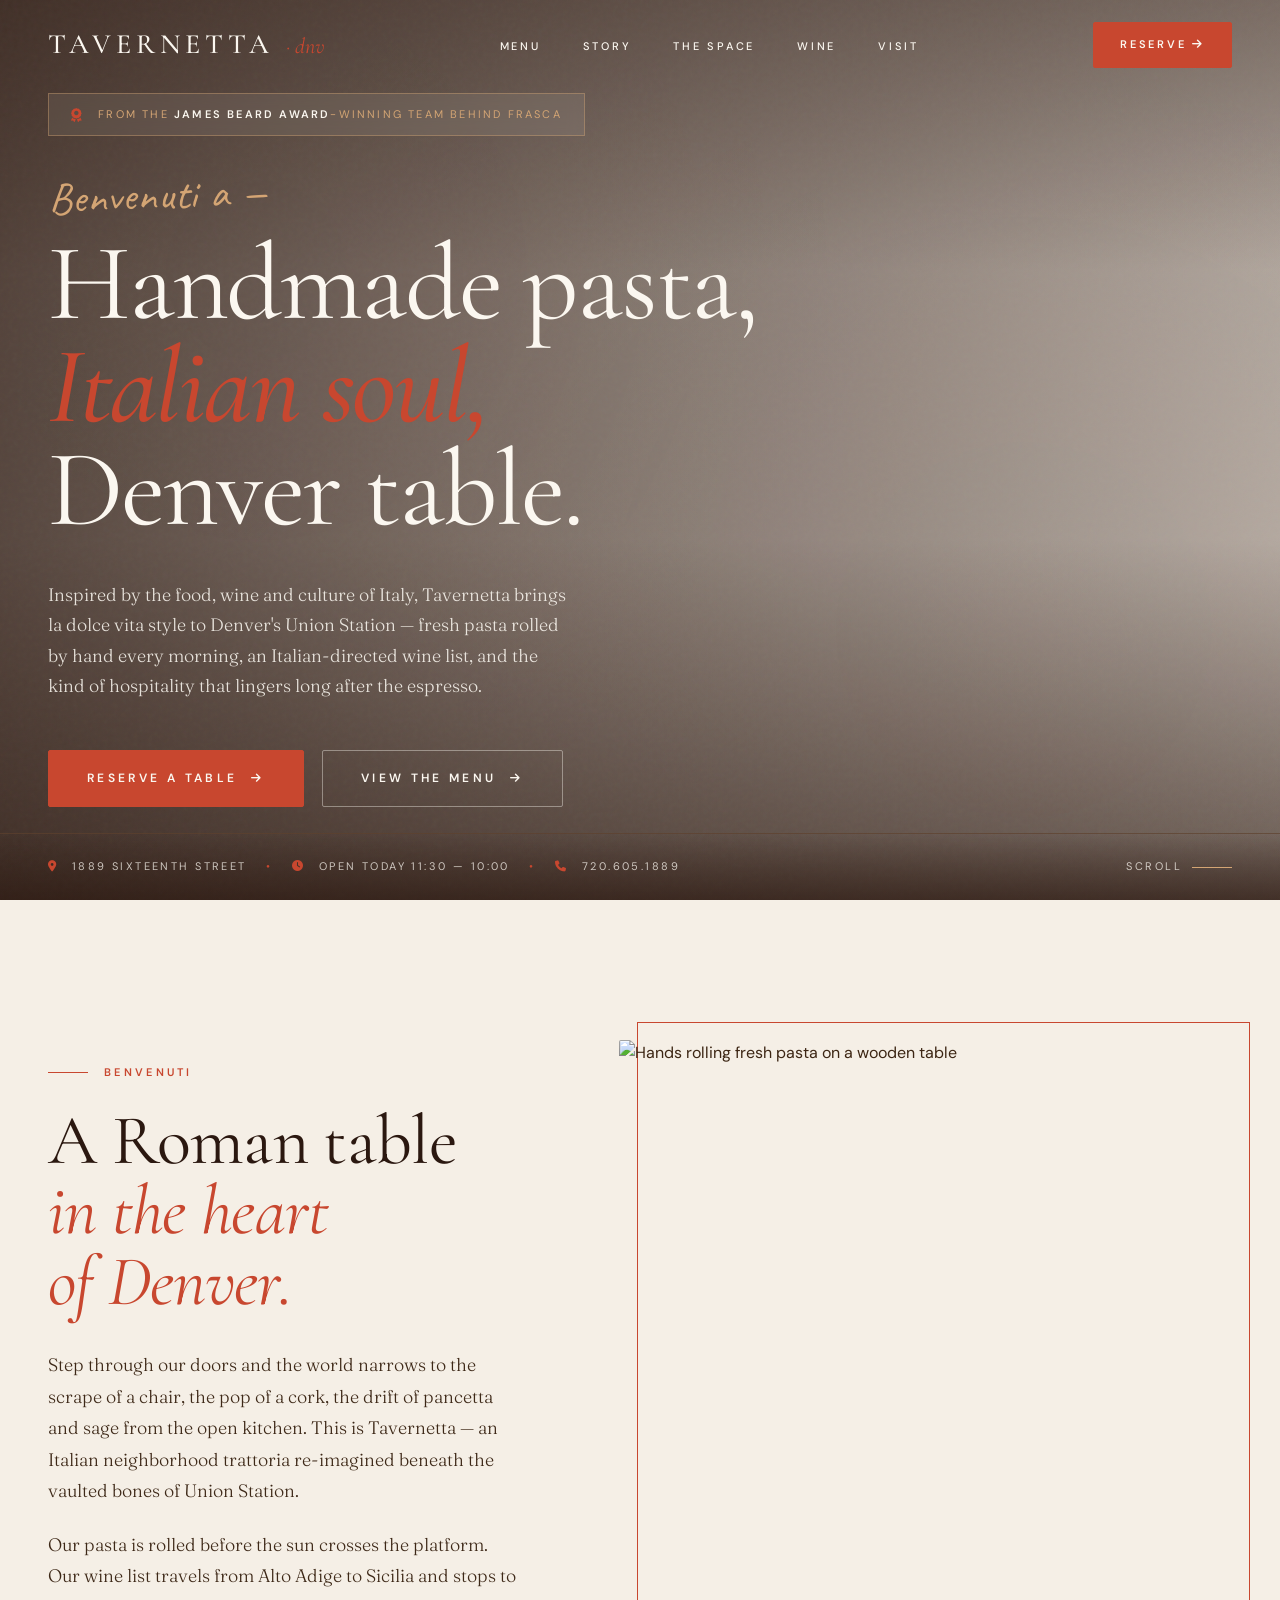
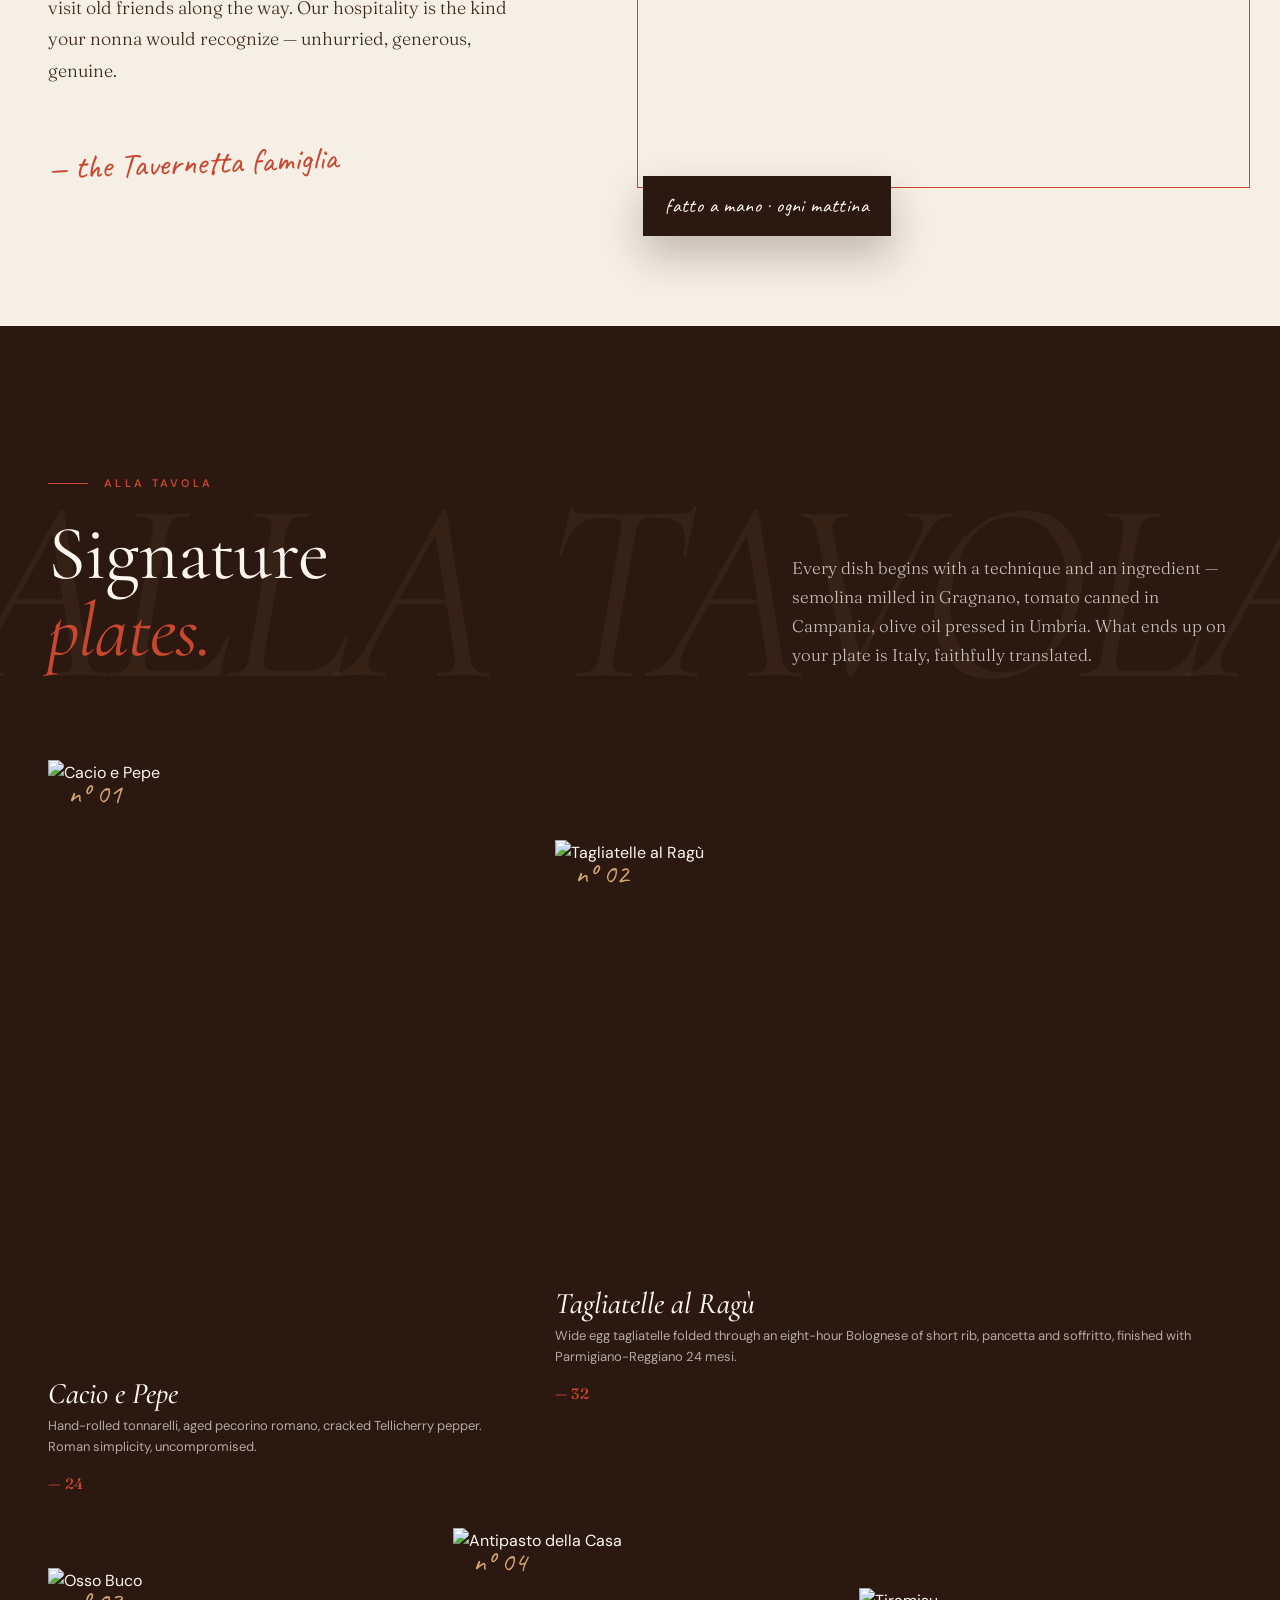
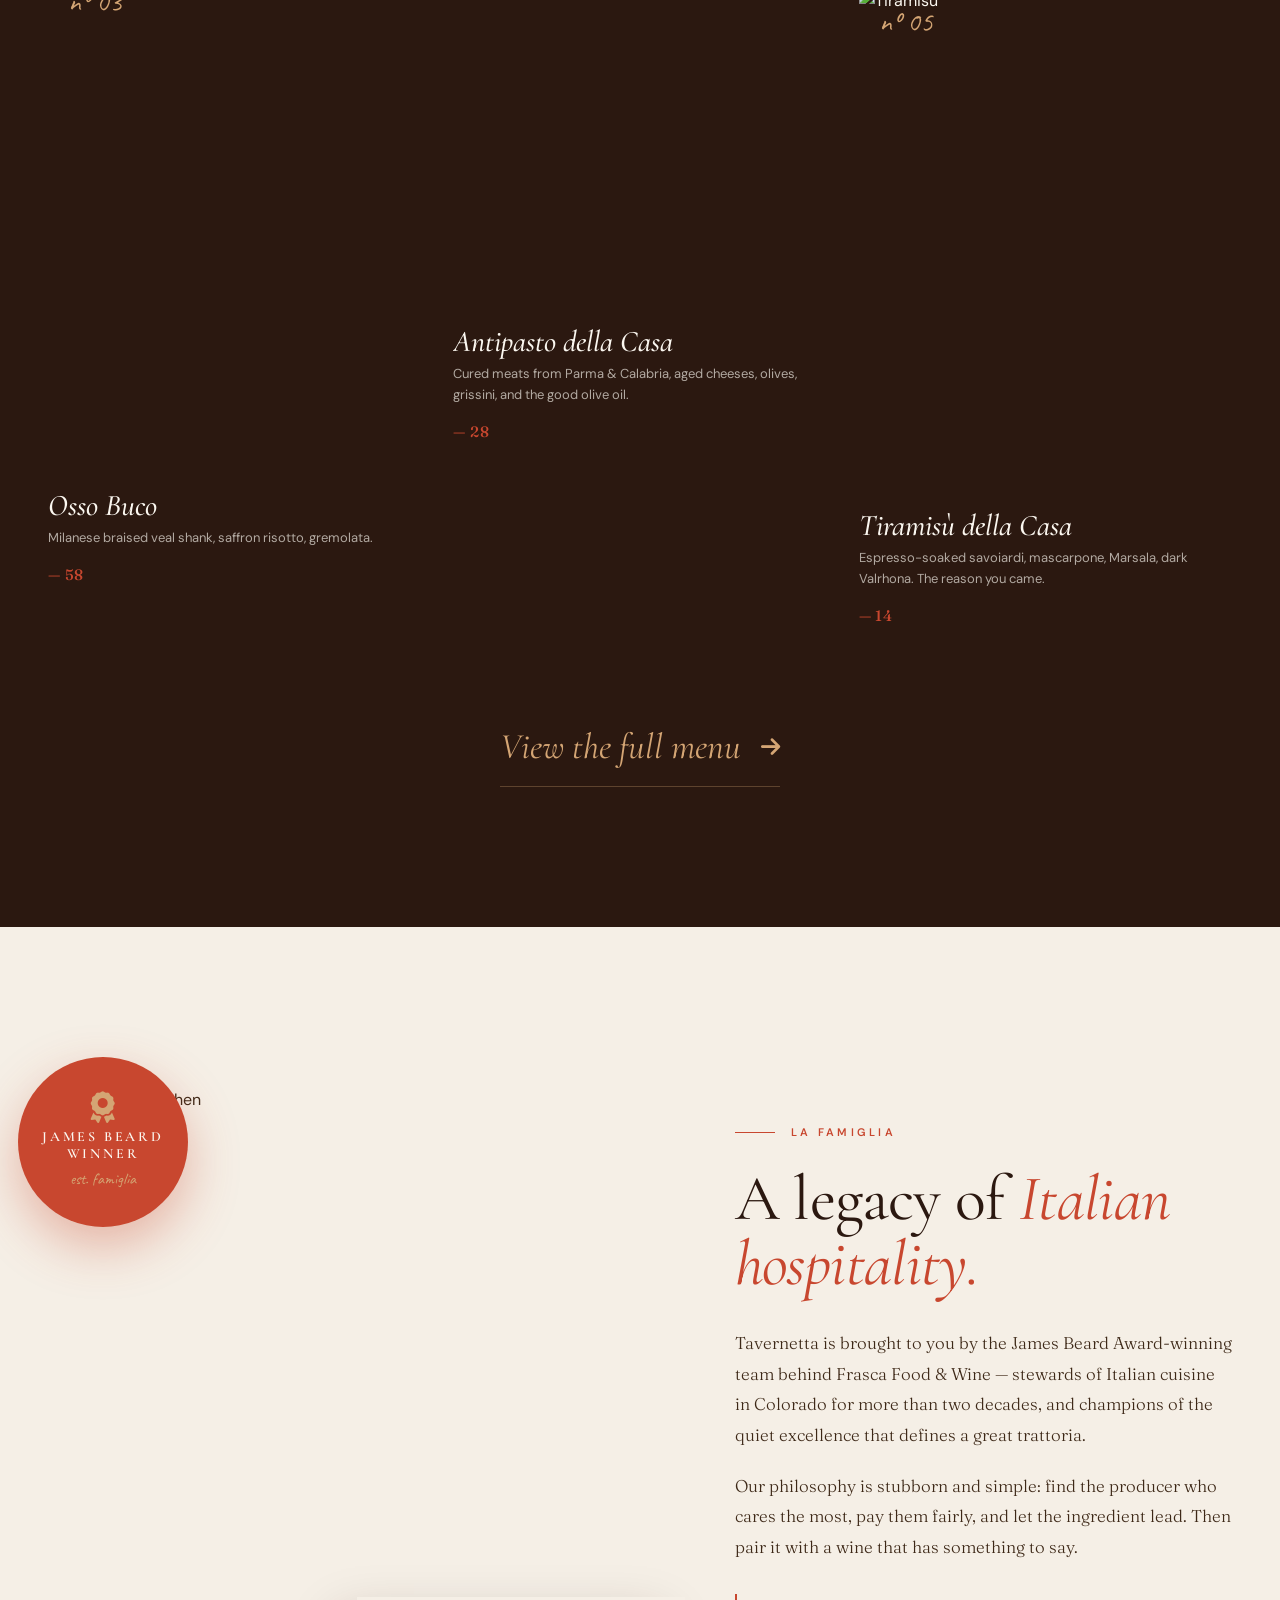
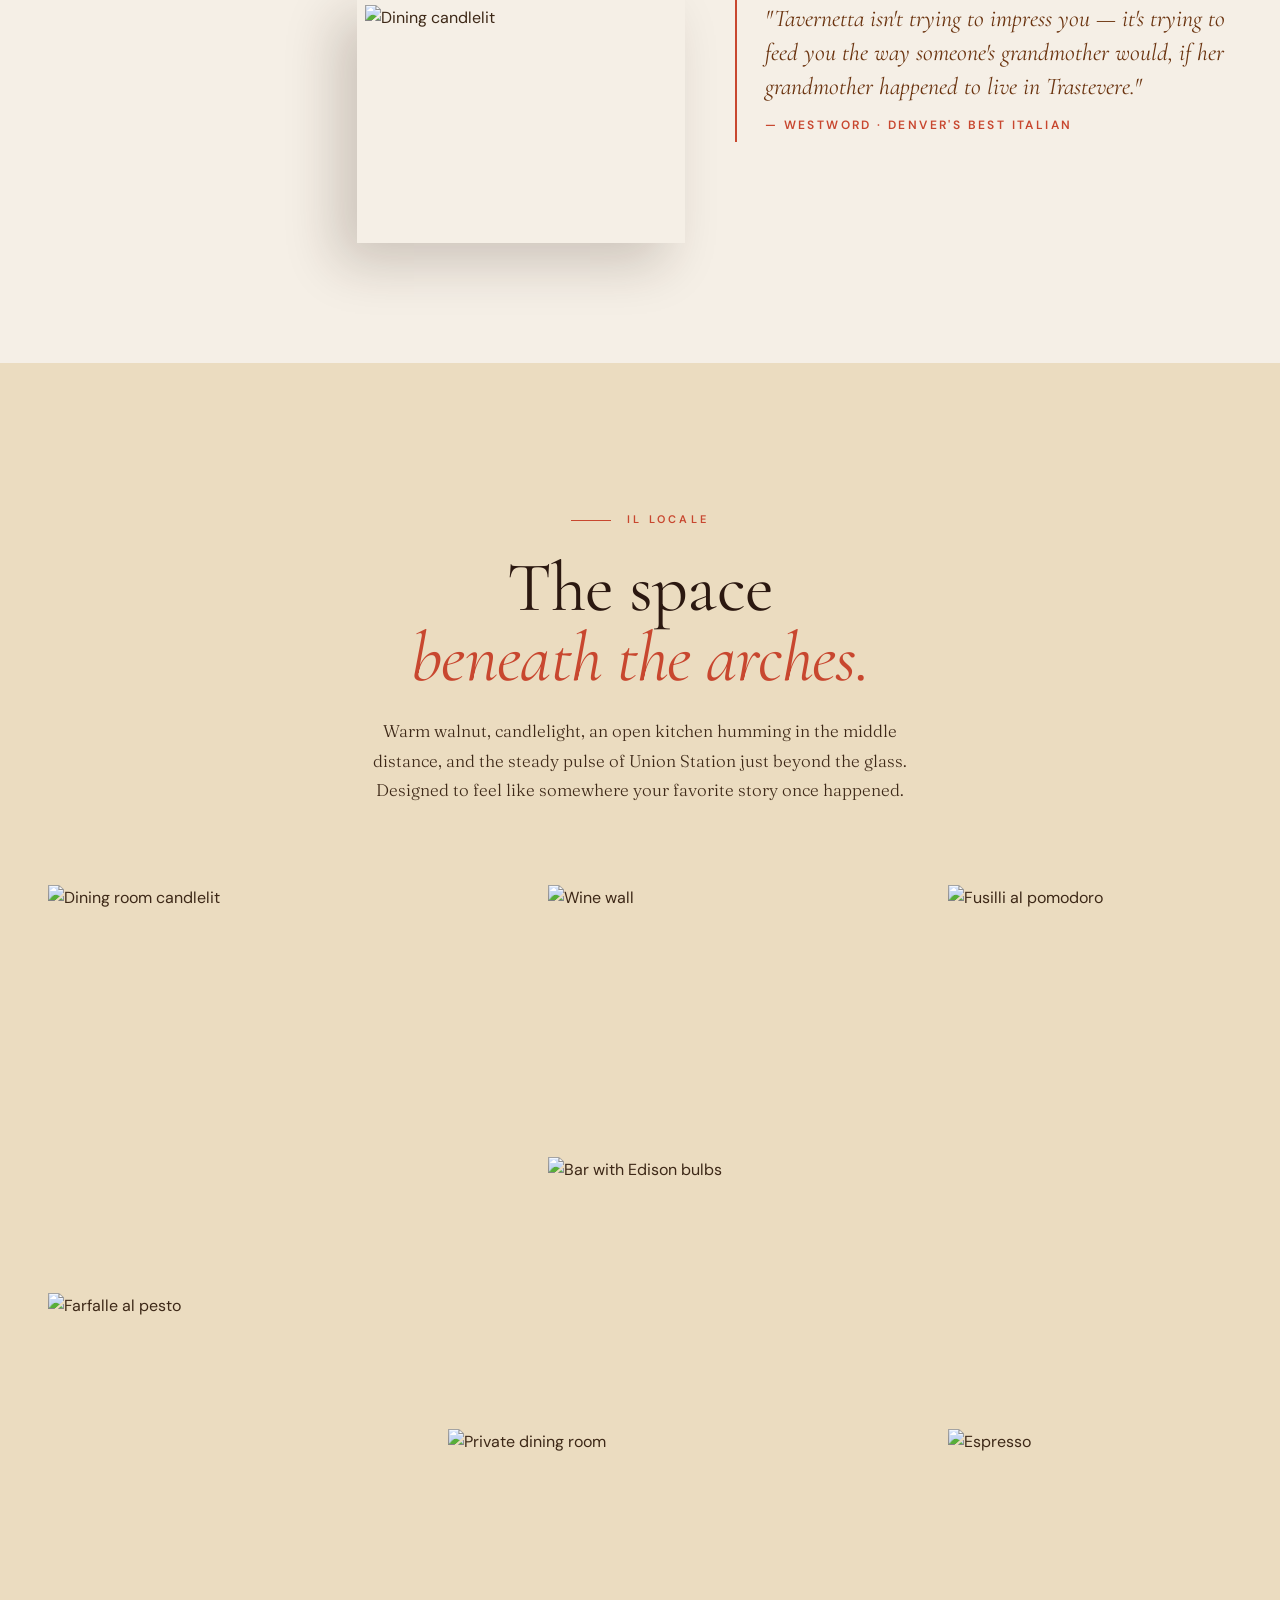
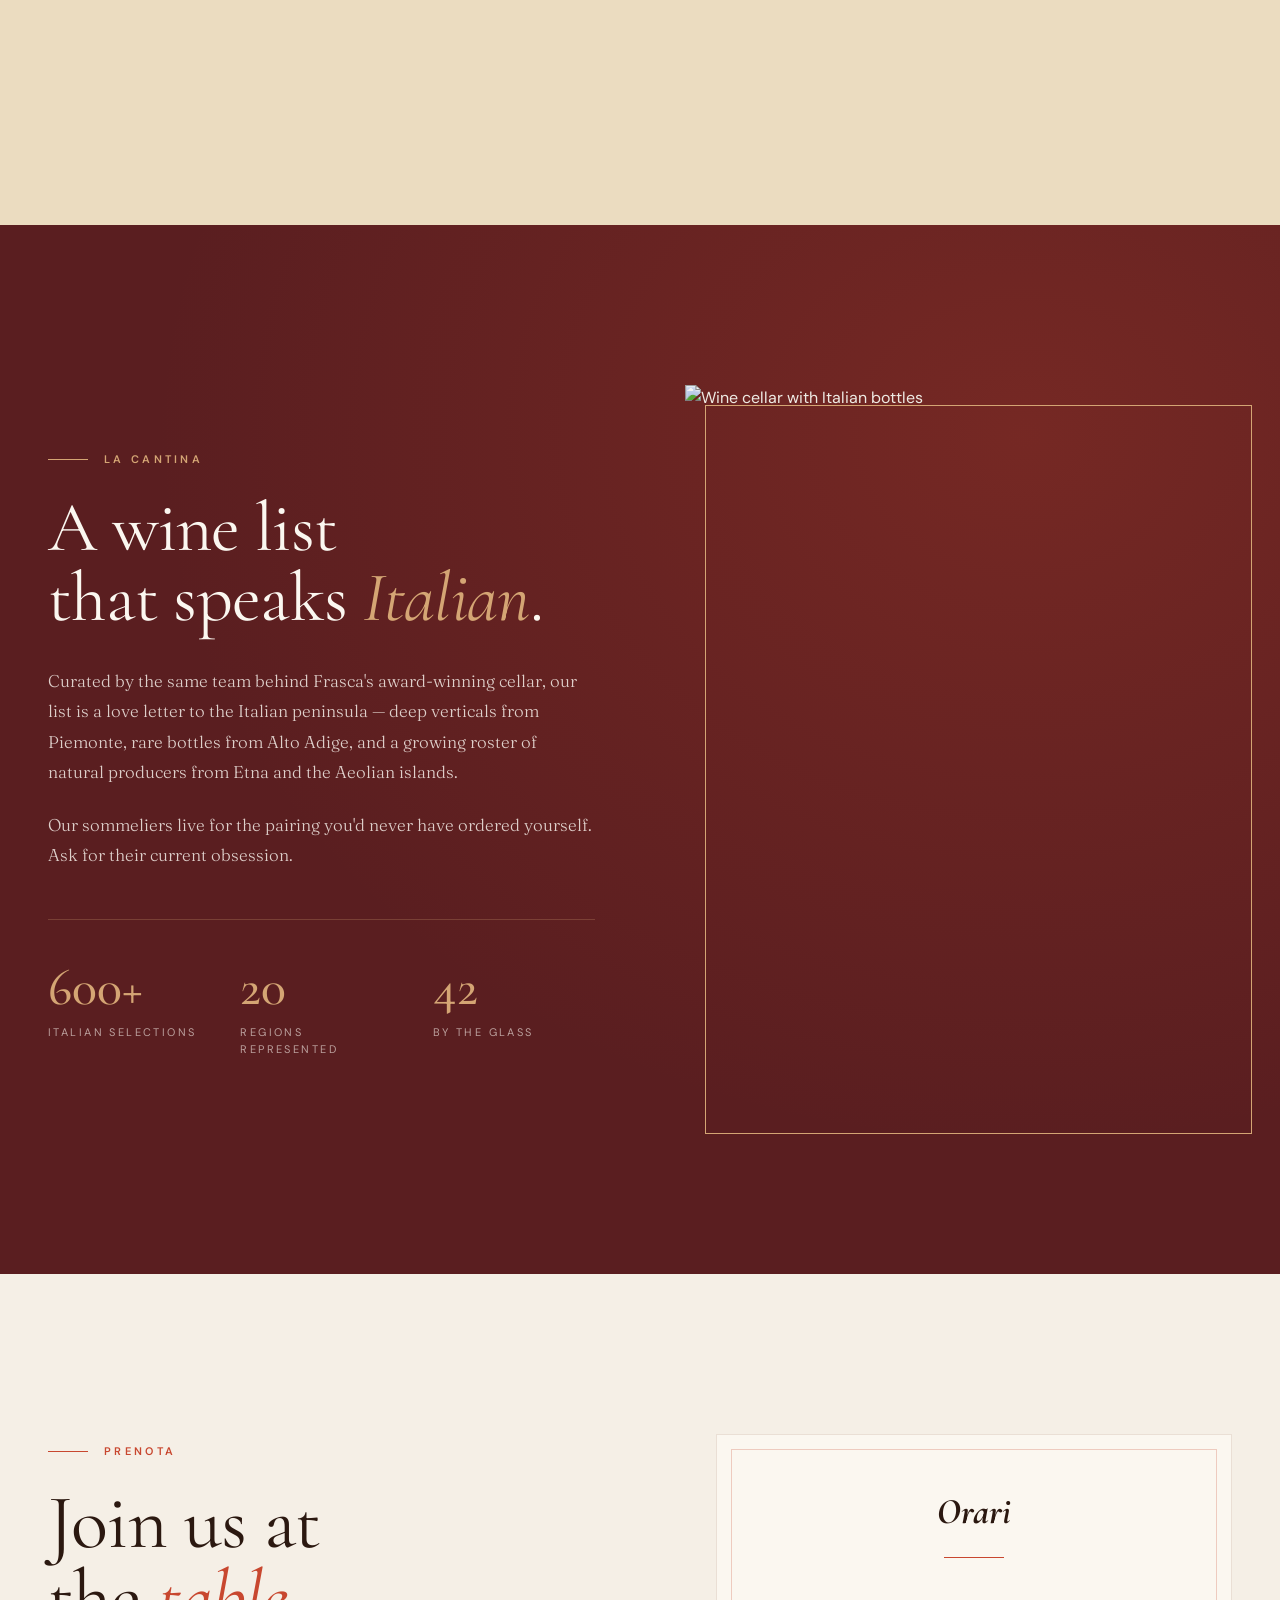
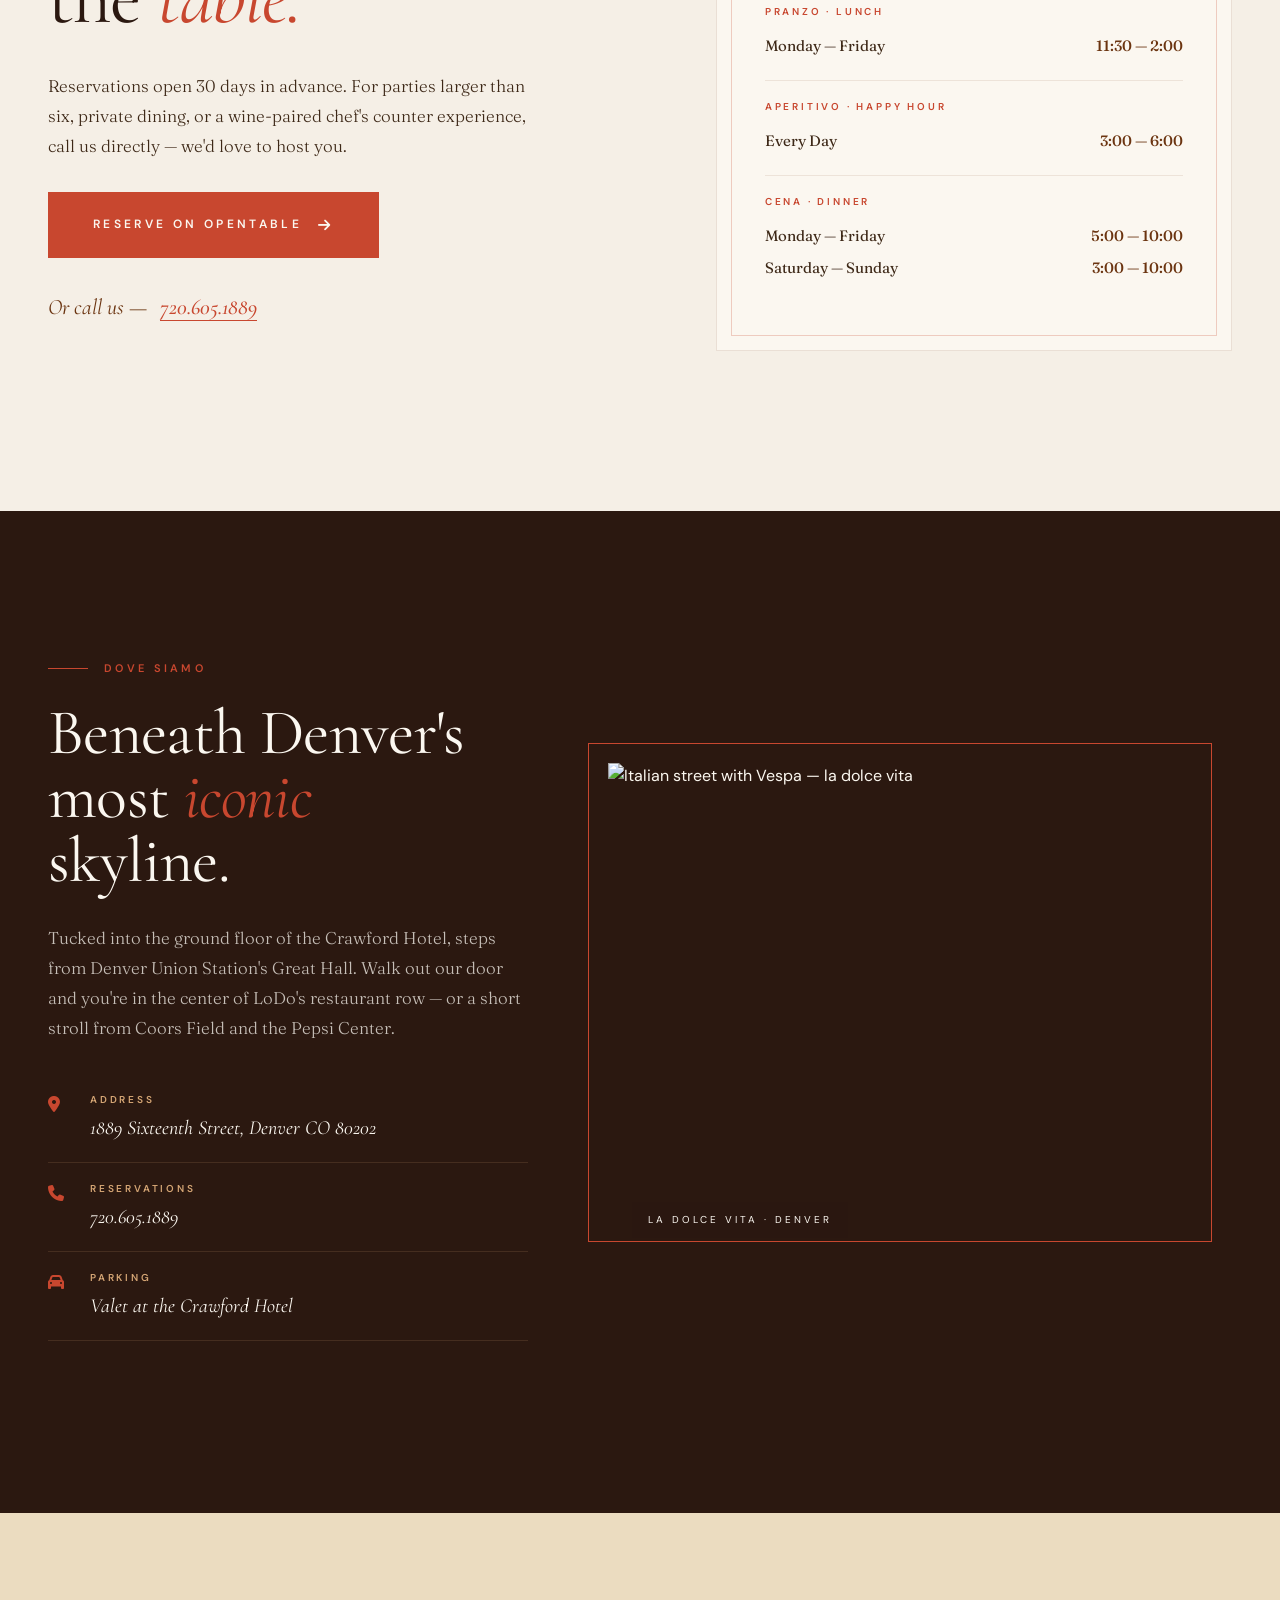
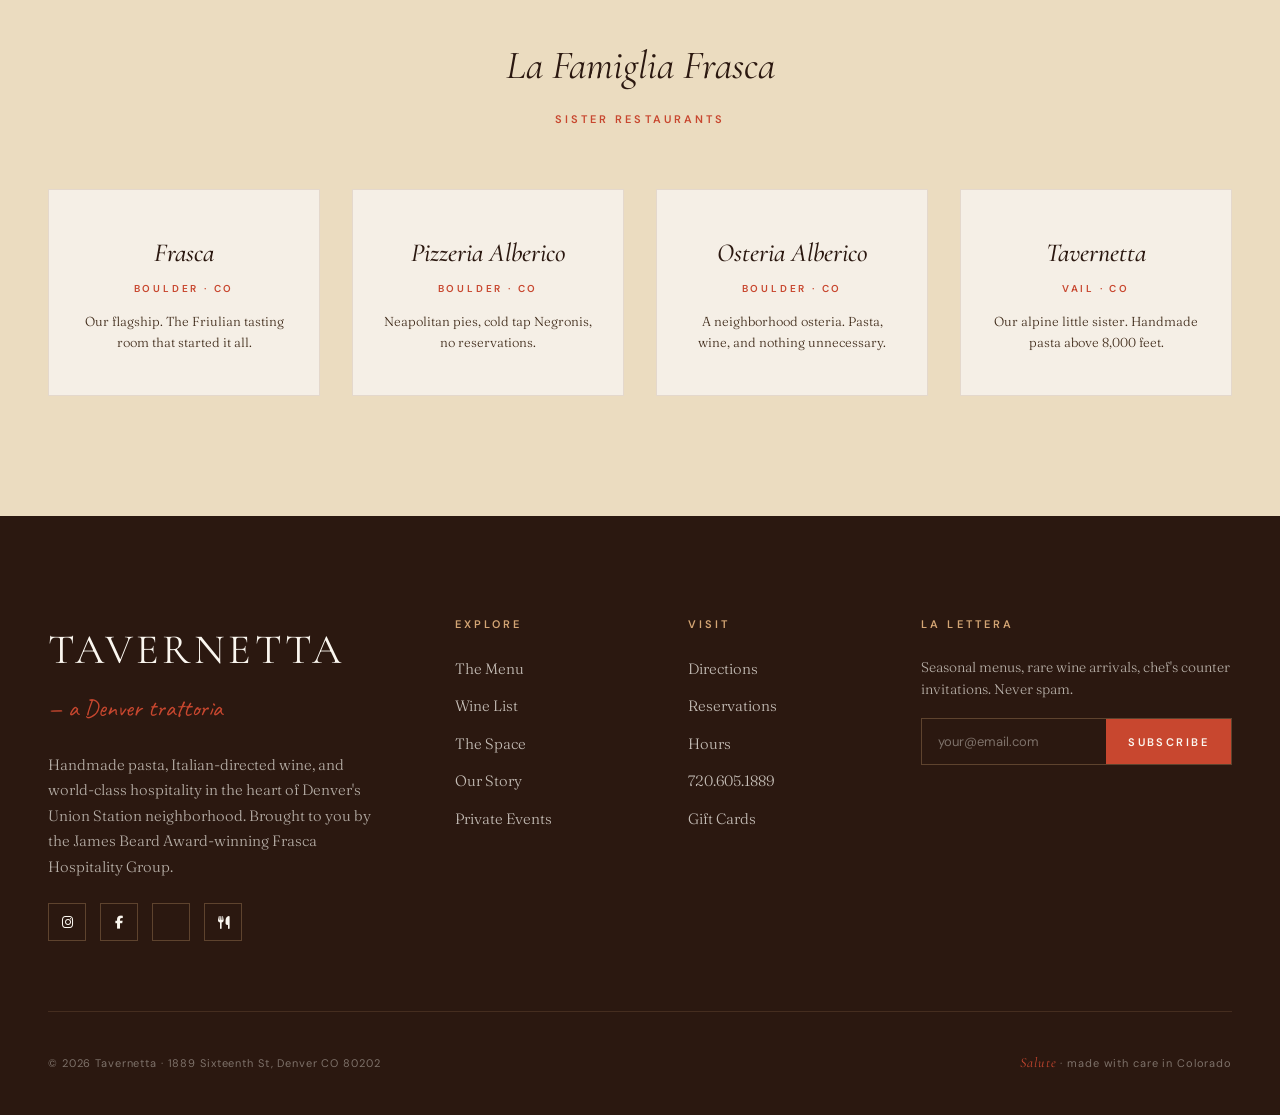
==== commit 94af0638: "Replace broken/wrong Unsplash images in Tavernetta with verified food photography" ====
--- a/Tavernetta/index.html
+++ b/Tavernetta/index.html
@@ -169,7 +169,7 @@
 .hero-bg {
   position: absolute;
   inset: 0;
-  background: url("https://images.unsplash.com/photo-1621996346565-e3dbc353d2e5?w=2000&q=85") center/cover;
+  background: url("https://images.unsplash.com/photo-1481931098730-318b6f776db0?w=2000&q=85") center/cover;
   z-index: 0;
 }
 .hero-bg::after {
@@ -1090,7 +1090,7 @@
   filter: saturate(1.05);
 }
 .location-visual::after {
-  content:"UNION STATION · DENVER";
+  content:"LA DOLCE VITA · DENVER";
   position: absolute;
   bottom: 24px;
   left: 24px;
@@ -1465,7 +1465,7 @@
     <div class="dish dish-1 reveal">
       <div class="dish-img">
         <span class="dish-num">nº 01</span>
-        <img src="https://images.unsplash.com/photo-1621996346565-e3dbc353d2e5?w=1000&q=85" alt="Cacio e Pepe" />
+        <img src="https://images.unsplash.com/photo-1612874742237-6526221588e3?w=1000&q=85" alt="Cacio e Pepe" />
       </div>
       <h3 class="dish-name">Cacio e Pepe</h3>
       <p class="dish-desc">Hand-rolled tonnarelli, aged pecorino romano, cracked Tellicherry pepper. Roman simplicity, uncompromised.</p>
@@ -1476,7 +1476,7 @@
     <div class="dish dish-2 reveal">
       <div class="dish-img">
         <span class="dish-num">nº 02</span>
-        <img src="https://images.unsplash.com/photo-1551183053-bf91a1d81141?w=1400&q=85" alt="Tagliatelle al Ragù" />
+        <img src="https://images.unsplash.com/photo-1611270629569-8b357cb88da9?w=1400&q=85" alt="Tagliatelle al Ragù" />
       </div>
       <h3 class="dish-name">Tagliatelle al Ragù</h3>
       <p class="dish-desc">Wide egg tagliatelle folded through an eight-hour Bolognese of short rib, pancetta and soffritto, finished with Parmigiano-Reggiano 24 mesi.</p>
@@ -1487,7 +1487,7 @@
     <div class="dish dish-3 reveal">
       <div class="dish-img">
         <span class="dish-num">nº 03</span>
-        <img src="https://images.unsplash.com/photo-1572441713132-51c75654db73?w=900&q=85" alt="Osso Buco" />
+        <img src="https://images.unsplash.com/photo-1432139509613-5c4255815697?w=900&q=85" alt="Osso Buco" />
       </div>
       <h3 class="dish-name">Osso Buco</h3>
       <p class="dish-desc">Milanese braised veal shank, saffron risotto, gremolata.</p>
@@ -1498,18 +1498,18 @@
     <div class="dish dish-4 reveal">
       <div class="dish-img">
         <span class="dish-num">nº 04</span>
-        <img src="https://images.unsplash.com/photo-1579684947550-22e945225d9a?w=900&q=85" alt="Burrata Primavera" />
+        <img src="https://images.unsplash.com/photo-1541529086526-db283c563270?w=900&q=85" alt="Antipasto della Casa" />
       </div>
-      <h3 class="dish-name">Burrata Primavera</h3>
-      <p class="dish-desc">Puglian burrata, marinated heirlooms, aged balsamico, torn basil.</p>
-      <div class="dish-price">— 21</div>
+      <h3 class="dish-name">Antipasto della Casa</h3>
+      <p class="dish-desc">Cured meats from Parma & Calabria, aged cheeses, olives, grissini, and the good olive oil.</p>
+      <div class="dish-price">— 28</div>
     </div>
 
     <!-- Dish 5 -->
     <div class="dish dish-5 reveal">
       <div class="dish-img">
         <span class="dish-num">nº 05</span>
-        <img src="https://images.unsplash.com/photo-1551024601-bec78aea704b?w=900&q=85" alt="Tiramisu" />
+        <img src="https://images.unsplash.com/photo-1571877227200-a0d98ea607e9?w=900&q=85" alt="Tiramisu" />
       </div>
       <h3 class="dish-name">Tiramisù della Casa</h3>
       <p class="dish-desc">Espresso-soaked savoiardi, mascarpone, Marsala, dark Valrhona. The reason you came.</p>
@@ -1532,7 +1532,7 @@
         <img src="https://images.unsplash.com/photo-1414235077428-338989a2e8c0?w=1200&q=85" alt="Chef in the kitchen" />
       </div>
       <div class="overlay-img">
-        <img src="https://images.unsplash.com/photo-1555396273-367ea4eb4db5?w=800&q=85" alt="Fresh pasta plating" />
+        <img src="https://images.unsplash.com/photo-1533777857889-4be7c70b33f7?w=800&q=85" alt="Dining candlelit" />
       </div>
       <div class="badge">
         <div class="inner">
@@ -1578,23 +1578,23 @@
       <span class="caption-tag">la cantina</span>
     </div>
     <div class="gallery-item g3 reveal">
-      <img src="https://images.unsplash.com/photo-1555396273-367ea4eb4db5?w=800&q=85" alt="Chef plating" />
+      <img src="https://images.unsplash.com/photo-1608897013039-887f21d8c804?w=800&q=85" alt="Fusilli al pomodoro" />
       <span class="caption-tag">la cucina</span>
     </div>
     <div class="gallery-item g4 reveal">
-      <img src="https://images.unsplash.com/photo-1559339352-11d035aa65de?w=1000&q=85" alt="Bar" />
+      <img src="https://images.unsplash.com/photo-1543007630-9710e4a00a20?w=1000&q=85" alt="Bar with Edison bulbs" />
       <span class="caption-tag">il bar</span>
     </div>
     <div class="gallery-item g5 reveal">
-      <img src="https://images.unsplash.com/photo-1565958011703-44f9829ba187?w=900&q=85" alt="Pasta plated" />
+      <img src="https://images.unsplash.com/photo-1473093295043-cdd812d0e601?w=900&q=85" alt="Farfalle al pesto" />
       <span class="caption-tag">la pasta</span>
     </div>
     <div class="gallery-item g6 reveal">
-      <img src="https://images.unsplash.com/photo-1414235077428-338989a2e8c0?w=1200&q=85" alt="Private dining" />
+      <img src="https://images.unsplash.com/photo-1519167758481-83f550bb49b3?w=1200&q=85" alt="Private dining room" />
       <span class="caption-tag">sala privata</span>
     </div>
     <div class="gallery-item g7 reveal">
-      <img src="https://images.unsplash.com/photo-1470162656305-6f429ba817bf?w=800&q=85" alt="Espresso" />
+      <img src="https://images.unsplash.com/photo-1541167760496-1628856ab772?w=800&q=85" alt="Espresso" />
       <span class="caption-tag">un caffè</span>
     </div>
   </div>
@@ -1711,7 +1711,7 @@
       </div>
     </div>
     <div class="location-visual reveal">
-      <img src="https://images.unsplash.com/photo-1545127398-14699f92334b?w=1400&q=85" alt="Denver Union Station at dusk" />
+      <img src="https://images.unsplash.com/photo-1503434396599-58ba8a18d932?w=1400&q=85" alt="Italian street with Vespa — la dolce vita" />
     </div>
   </div>
 </section>
